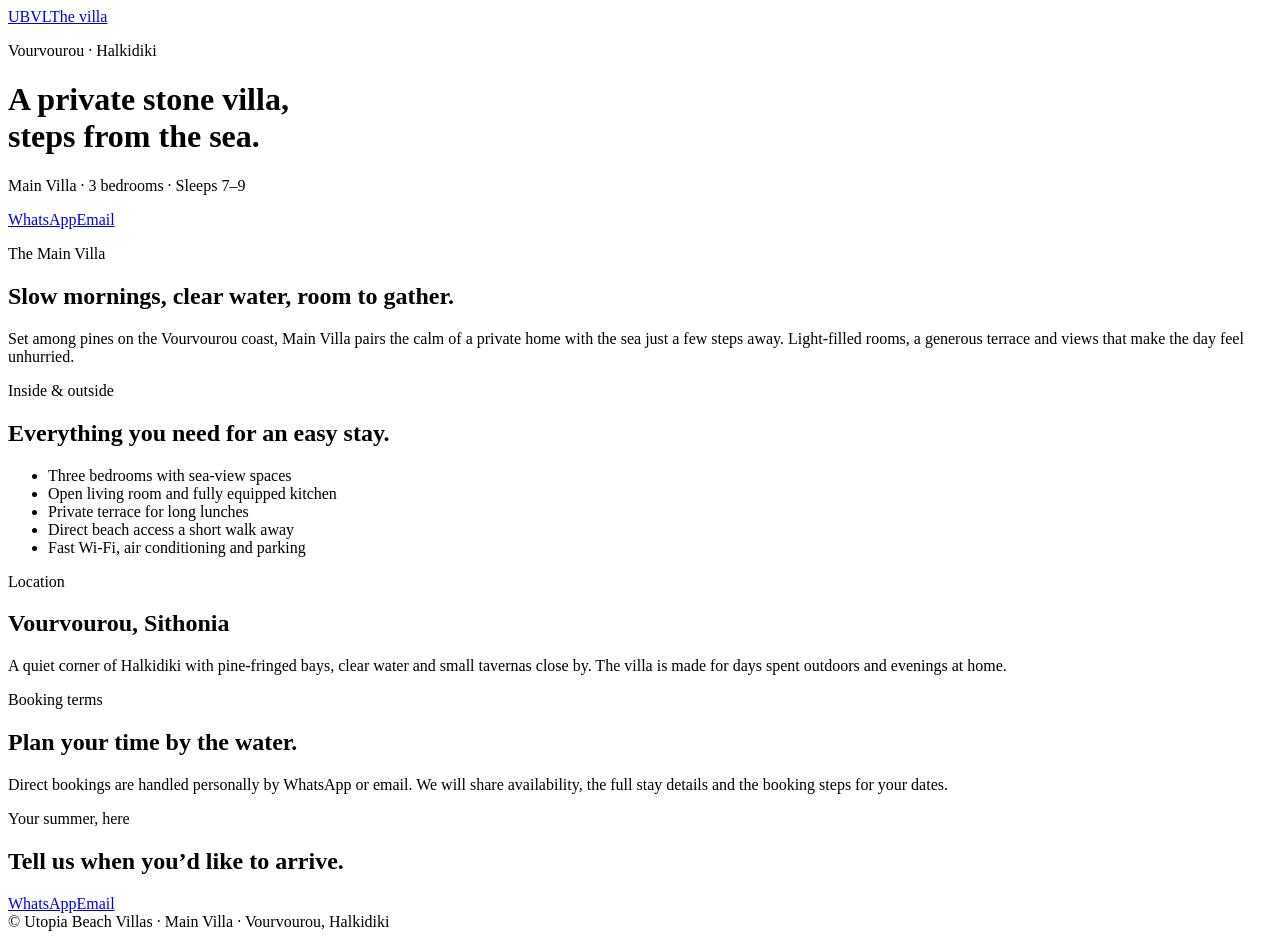
==== index.html @ 02401fa6 "Create UBVL Main Villa landing page" ====
<!doctype html><html lang="en"><head><meta charset="utf-8"><meta name="viewport" content="width=device-width,initial-scale=1"><title>Utopia Beach Villas · Main Villa</title><meta name="description" content="A private stone villa by the sea in Vourvourou, Halkidiki."><link rel="preconnect" href="https://fonts.googleapis.com"><link href="https://fonts.googleapis.com/css2?family=DM+Serif+Display&family=Manrope:wght@400;500;600&display=swap" rel="stylesheet"><link rel="stylesheet" href="styles.css"></head><body><header class="hero"><nav><a class="brand" href="#top">UBVL</a><a class="navlink" href="#stay">The villa</a></nav><div class="hero-copy"><p class="eyebrow">Vourvourou · Halkidiki</p><h1>A private stone villa,<br>steps from the sea.</h1><p class="lede">Main Villa · 3 bedrooms · Sleeps 7–9</p><div class="actions"><a class="button" href="https://wa.me/306900000000">WhatsApp</a><a class="button button-light" href="mailto:hello@utopiabeachvilla.com">Email</a></div></div></header><main id="stay"><section class="intro"><p class="eyebrow">The Main Villa</p><h2>Slow mornings, clear water, room to gather.</h2><p>Set among pines on the Vourvourou coast, Main Villa pairs the calm of a private home with the sea just a few steps away. Light-filled rooms, a generous terrace and views that make the day feel unhurried.</p></section><section class="gallery" aria-label="Villa gallery"><div class="photo photo-one"></div><div class="photo photo-two"></div><div class="photo photo-three"></div></section><section class="details"><div><p class="eyebrow">Inside & outside</p><h2>Everything you need for an easy stay.</h2></div><ul><li>Three bedrooms with sea-view spaces</li><li>Open living room and fully equipped kitchen</li><li>Private terrace for long lunches</li><li>Direct beach access a short walk away</li><li>Fast Wi‑Fi, air conditioning and parking</li></ul></section><section class="location"><div><p class="eyebrow">Location</p><h2>Vourvourou, Sithonia</h2><p>A quiet corner of Halkidiki with pine-fringed bays, clear water and small tavernas close by. The villa is made for days spent outdoors and evenings at home.</p></div></section><section class="terms"><p class="eyebrow">Booking terms</p><h2>Plan your time by the water.</h2><p>Direct bookings are handled personally by WhatsApp or email. We will share availability, the full stay details and the booking steps for your dates.</p></section><section class="cta"><p class="eyebrow">Your summer, here</p><h2>Tell us when you’d like to arrive.</h2><div class="actions"><a class="button" href="https://wa.me/306900000000">WhatsApp</a><a class="button button-light" href="mailto:hello@utopiabeachvilla.com">Email</a></div></section></main><footer>© Utopia Beach Villas · Main Villa · Vourvourou, Halkidiki</footer></body></html>
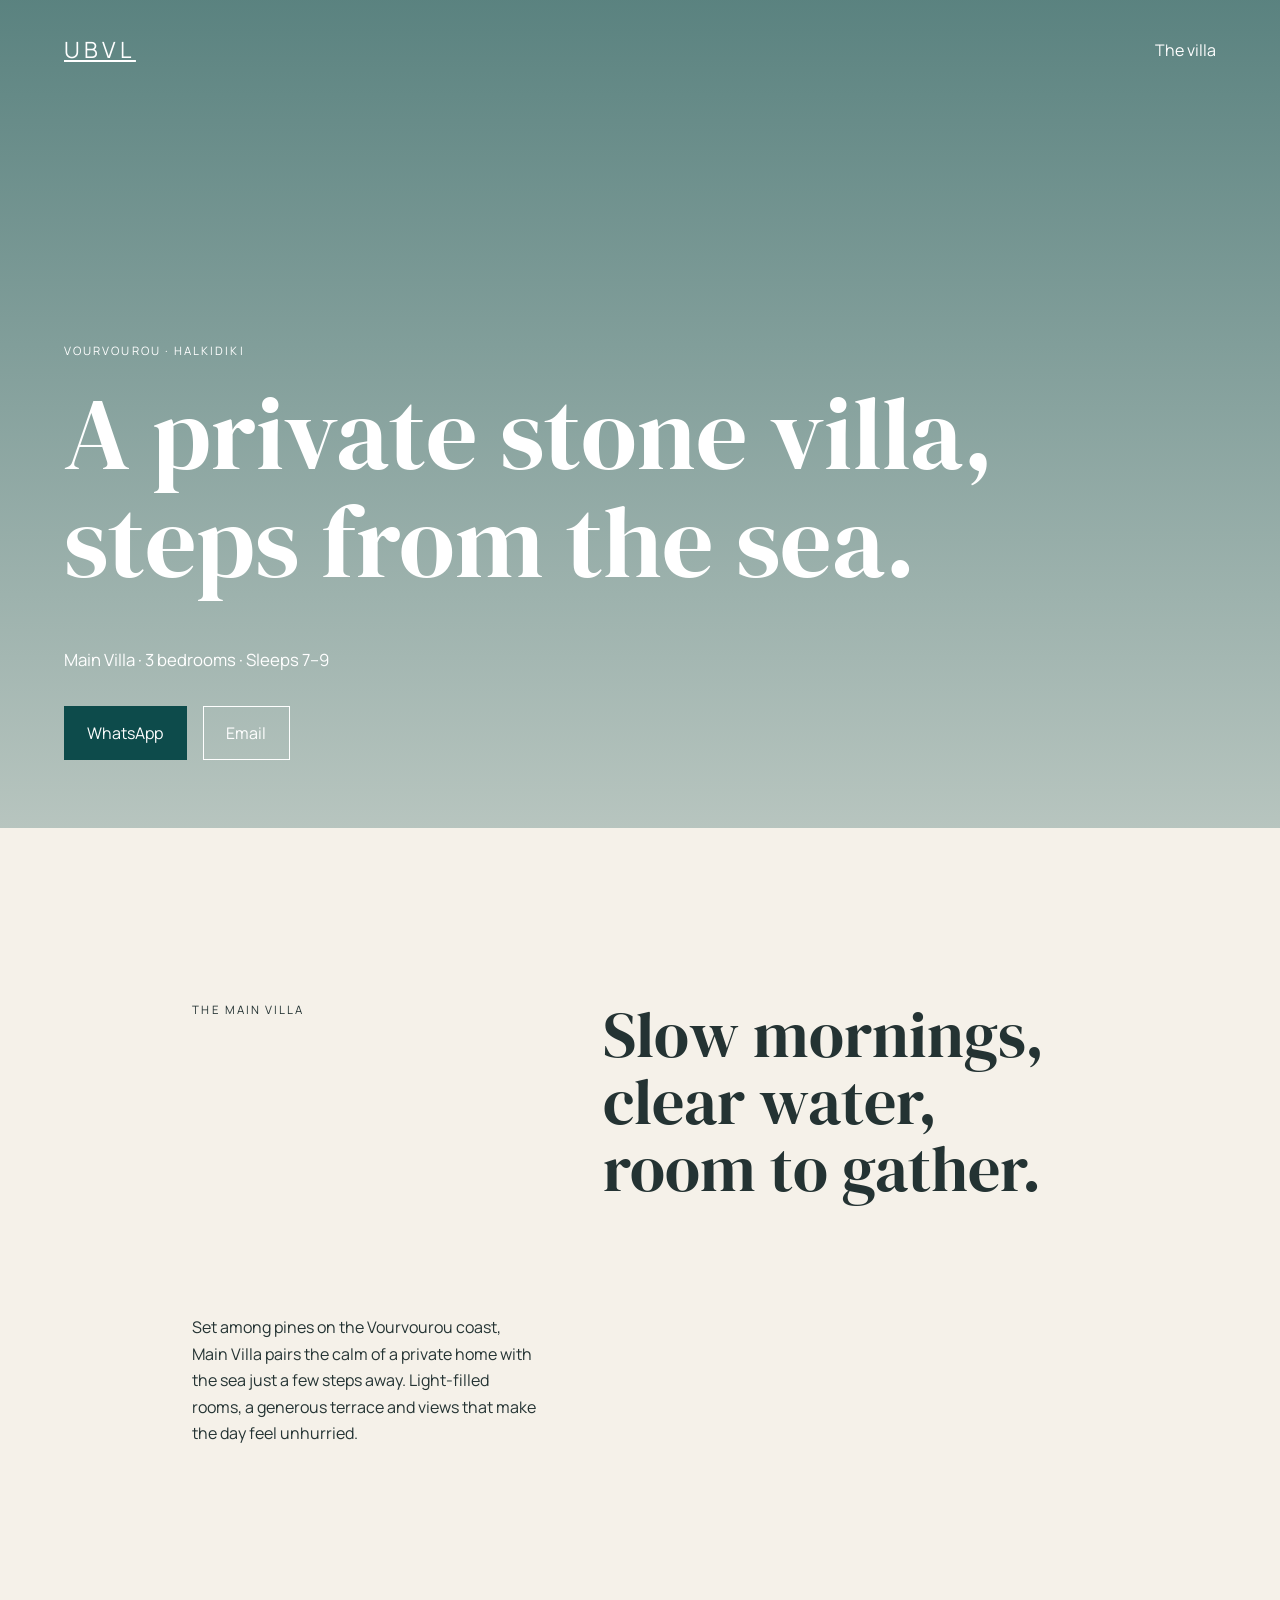
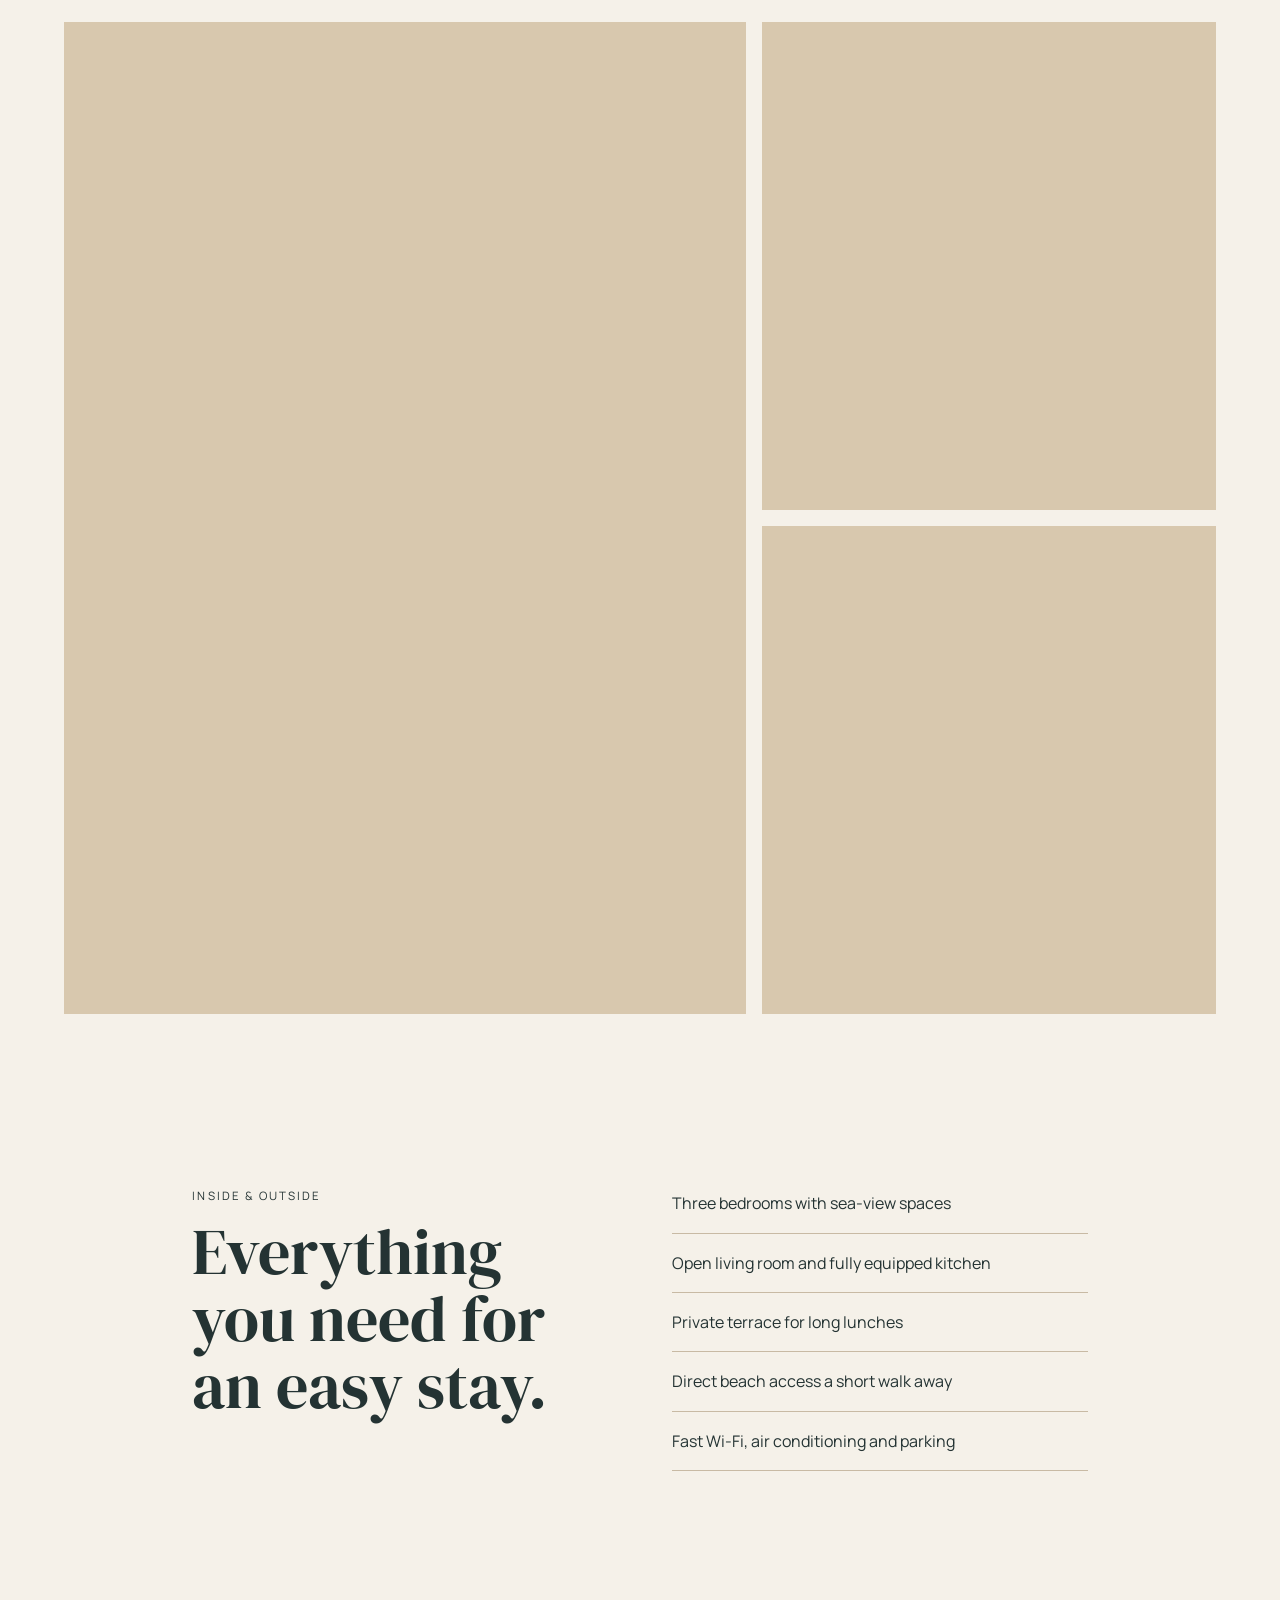
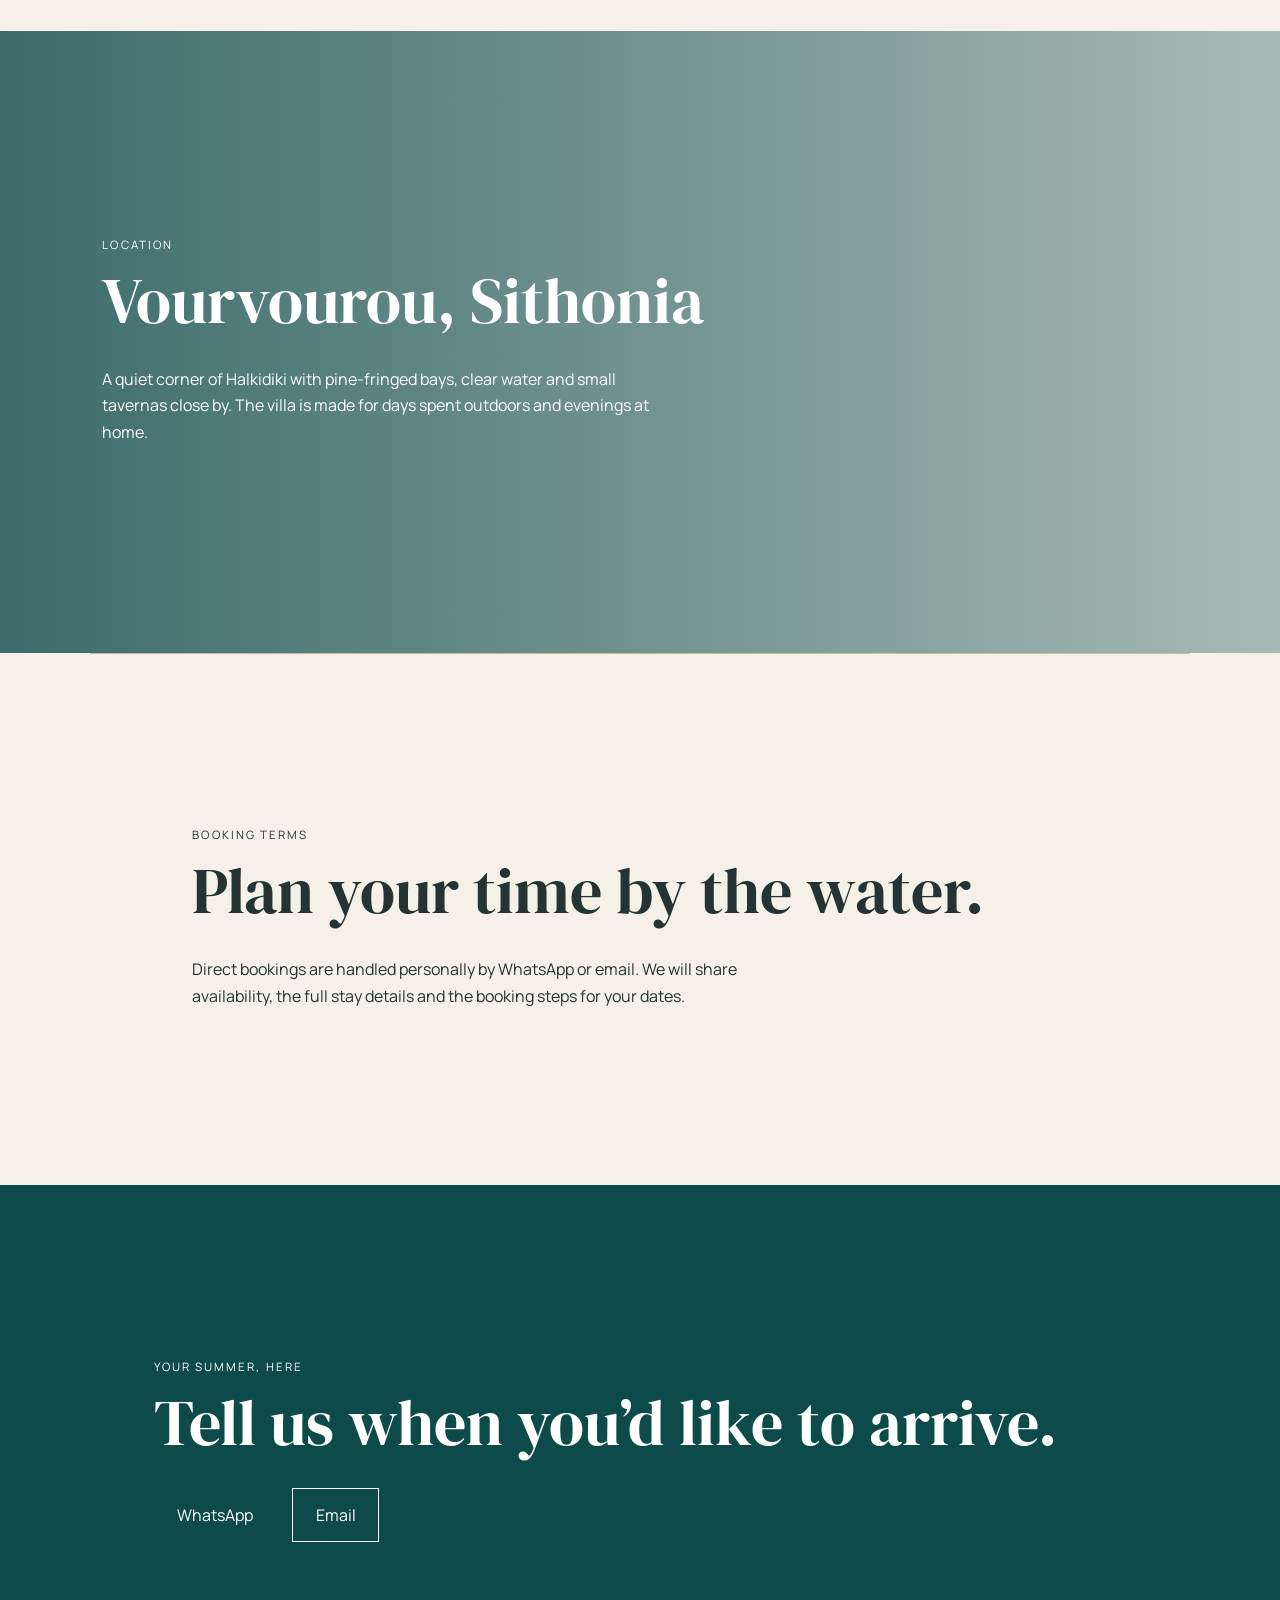
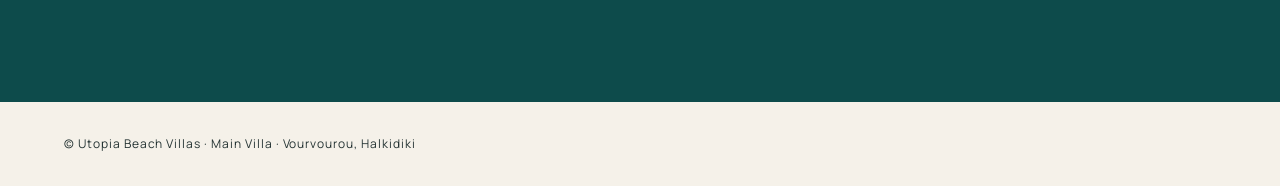
==== commit e989aa37: "Fix UBVL contact links" ====
--- a/index.html
+++ b/index.html
@@ -1 +1 @@
-<!doctype html><html lang="en"><head><meta charset="utf-8"><meta name="viewport" content="width=device-width,initial-scale=1"><title>Utopia Beach Villas · Main Villa</title><meta name="description" content="A private stone villa by the sea in Vourvourou, Halkidiki."><link rel="preconnect" href="https://fonts.googleapis.com"><link href="https://fonts.googleapis.com/css2?family=DM+Serif+Display&family=Manrope:wght@400;500;600&display=swap" rel="stylesheet"><link rel="stylesheet" href="styles.css"></head><body><header class="hero"><nav><a class="brand" href="#top">UBVL</a><a class="navlink" href="#stay">The villa</a></nav><div class="hero-copy"><p class="eyebrow">Vourvourou · Halkidiki</p><h1>A private stone villa,<br>steps from the sea.</h1><p class="lede">Main Villa · 3 bedrooms · Sleeps 7–9</p><div class="actions"><a class="button" href="https://wa.me/306900000000">WhatsApp</a><a class="button button-light" href="mailto:hello@utopiabeachvilla.com">Email</a></div></div></header><main id="stay"><section class="intro"><p class="eyebrow">The Main Villa</p><h2>Slow mornings, clear water, room to gather.</h2><p>Set among pines on the Vourvourou coast, Main Villa pairs the calm of a private home with the sea just a few steps away. Light-filled rooms, a generous terrace and views that make the day feel unhurried.</p></section><section class="gallery" aria-label="Villa gallery"><div class="photo photo-one"></div><div class="photo photo-two"></div><div class="photo photo-three"></div></section><section class="details"><div><p class="eyebrow">Inside & outside</p><h2>Everything you need for an easy stay.</h2></div><ul><li>Three bedrooms with sea-view spaces</li><li>Open living room and fully equipped kitchen</li><li>Private terrace for long lunches</li><li>Direct beach access a short walk away</li><li>Fast Wi‑Fi, air conditioning and parking</li></ul></section><section class="location"><div><p class="eyebrow">Location</p><h2>Vourvourou, Sithonia</h2><p>A quiet corner of Halkidiki with pine-fringed bays, clear water and small tavernas close by. The villa is made for days spent outdoors and evenings at home.</p></div></section><section class="terms"><p class="eyebrow">Booking terms</p><h2>Plan your time by the water.</h2><p>Direct bookings are handled personally by WhatsApp or email. We will share availability, the full stay details and the booking steps for your dates.</p></section><section class="cta"><p class="eyebrow">Your summer, here</p><h2>Tell us when you’d like to arrive.</h2><div class="actions"><a class="button" href="https://wa.me/306900000000">WhatsApp</a><a class="button button-light" href="mailto:hello@utopiabeachvilla.com">Email</a></div></section></main><footer>© Utopia Beach Villas · Main Villa · Vourvourou, Halkidiki</footer></body></html>
+<!doctype html><html lang="en"><head><meta charset="utf-8"><meta name="viewport" content="width=device-width,initial-scale=1"><title>Utopia Beach Villas · Main Villa</title><meta name="description" content="A private stone villa by the sea in Vourvourou, Halkidiki."><link rel="preconnect" href="https://fonts.googleapis.com"><link href="https://fonts.googleapis.com/css2?family=DM+Serif+Display&family=Manrope:wght@400;500;600&display=swap" rel="stylesheet"><link rel="stylesheet" href="styles.css"></head><body><header class="hero"><nav><a class="brand" href="#top">UBVL</a><a class="navlink" href="#stay">The villa</a></nav><div class="hero-copy"><p class="eyebrow">Vourvourou · Halkidiki</p><h1>A private stone villa,<br>steps from the sea.</h1><p class="lede">Main Villa · 3 bedrooms · Sleeps 7–9</p><div class="actions"><a class="button" href="https://wa.me/306947328699">WhatsApp</a><a class="button button-light" href="mailto:gpal@utopiabeachvilla.com">Email</a></div></div></header><main id="stay"><section class="intro"><p class="eyebrow">The Main Villa</p><h2>Slow mornings, clear water, room to gather.</h2><p>Set among pines on the Vourvourou coast, Main Villa pairs the calm of a private home with the sea just a few steps away. Light-filled rooms, a generous terrace and views that make the day feel unhurried.</p></section><section class="gallery" aria-label="Villa gallery"><div class="photo photo-one"></div><div class="photo photo-two"></div><div class="photo photo-three"></div></section><section class="details"><div><p class="eyebrow">Inside & outside</p><h2>Everything you need for an easy stay.</h2></div><ul><li>Three bedrooms with sea-view spaces</li><li>Open living room and fully equipped kitchen</li><li>Private terrace for long lunches</li><li>Direct beach access a short walk away</li><li>Fast Wi‑Fi, air conditioning and parking</li></ul></section><section class="location"><div><p class="eyebrow">Location</p><h2>Vourvourou, Sithonia</h2><p>A quiet corner of Halkidiki with pine-fringed bays, clear water and small tavernas close by. The villa is made for days spent outdoors and evenings at home.</p></div></section><section class="terms"><p class="eyebrow">Booking terms</p><h2>Plan your time by the water.</h2><p>Direct bookings are handled personally by WhatsApp or email. We will share availability, the full stay details and the booking steps for your dates.</p></section><section class="cta"><p class="eyebrow">Your summer, here</p><h2>Tell us when you’d like to arrive.</h2><div class="actions"><a class="button" href="https://wa.me/306947328699">WhatsApp</a><a class="button button-light" href="mailto:gpal@utopiabeachvilla.com">Email</a></div></section></main><footer>© Utopia Beach Villas · Main Villa · Vourvourou, Halkidiki</footer></body></html>
--- a/styles.css
+++ b/styles.css
@@ -0,0 +1 @@
+:root{--ivory:#f5f1e9;--teal:#0d4b4b;--ink:#243333;--sand:#d8c8ae}*{box-sizing:border-box}body{margin:0;background:var(--ivory);color:var(--ink);font:16px/1.65 Manrope,Arial,sans-serif}h1,h2{font-family:'DM Serif Display',Georgia,serif;font-weight:400;line-height:1.05;margin:.2em 0 .5em}h1{font-size:clamp(3rem,8vw,7rem)}h2{font-size:clamp(2.3rem,5vw,4.5rem)}p{max-width:36rem}.hero{min-height:92vh;color:#fff;padding:2rem 5vw;display:flex;flex-direction:column;justify-content:space-between;background:linear-gradient(180deg,#0d4b4baa,#0d4b4b44),url('https://static.wixstatic.com/media/1da848_b5d050bafea447fa90976b84f064bf06~mv2.jpg') center/cover}nav{display:flex;justify-content:space-between;align-items:center}.brand{font-size:1.4rem;letter-spacing:.2em;color:#fff}.navlink{color:#fff;text-decoration:none}.hero-copy{padding:8vh 0 4vh}.eyebrow{text-transform:uppercase;letter-spacing:.18em;font-size:.72rem}.lede{font-size:1.05rem}.actions{display:flex;gap:1rem;flex-wrap:wrap;margin-top:2rem}.button{display:inline-block;padding:.8rem 1.4rem;background:var(--teal);color:#fff;text-decoration:none;border:1px solid var(--teal)}.button-light{background:transparent;border-color:#fff}.intro,.details,.terms,.cta{padding:10rem 8vw;max-width:1100px;margin:auto}.intro{display:grid;grid-template-columns:1fr 1.4fr;gap:4rem}.gallery{display:grid;grid-template-columns:1.2fr .8fr;gap:1rem;padding:0 5vw}.photo{min-height:30rem;background:var(--sand) center/cover}.photo-one{grid-row:span 2;min-height:62rem;background-image:url('https://static.wixstatic.com/media/1da848_4c919894f8724253b3b76cc4ae6d5e7a~mv2.jpeg')}.photo-two{background-image:url('https://static.wixstatic.com/media/1da848_746f6b86492b4f548f363c005c99a67d~mv2.jpeg')}.photo-three{background-image:url('https://static.wixstatic.com/media/1da848_ab2f60155c744850ac7afd853cfeacc8~mv2.jpg')}.details{display:grid;grid-template-columns:1fr 1fr;gap:4rem}.details ul{list-style:none;padding:0;margin:0}.details li{padding:1rem 0;border-bottom:1px solid #c8baa4}.location{padding:12rem 8vw;color:#fff;background:linear-gradient(90deg,#0d4b4bcc,#0d4b4b55),url('https://static.wixstatic.com/media/1da848_463ede19499a453d820d708218b8fd80~mv2.jpeg') center/cover}.terms{border-top:1px solid #c8baa4}.cta{background:var(--teal);color:#fff;max-width:none;padding-left:12vw}.cta .button-light{border-color:#fff}footer{padding:2rem 5vw;font-size:.75rem;letter-spacing:.08em}@media(max-width:700px){.intro,.details{display:block}.intro>*+*,.details>*+*{margin-top:2rem}.gallery{display:block}.photo{min-height:18rem!important;margin-bottom:1rem}.hero{min-height:86vh}.intro,.details,.terms,.cta{padding:6rem 7vw}}
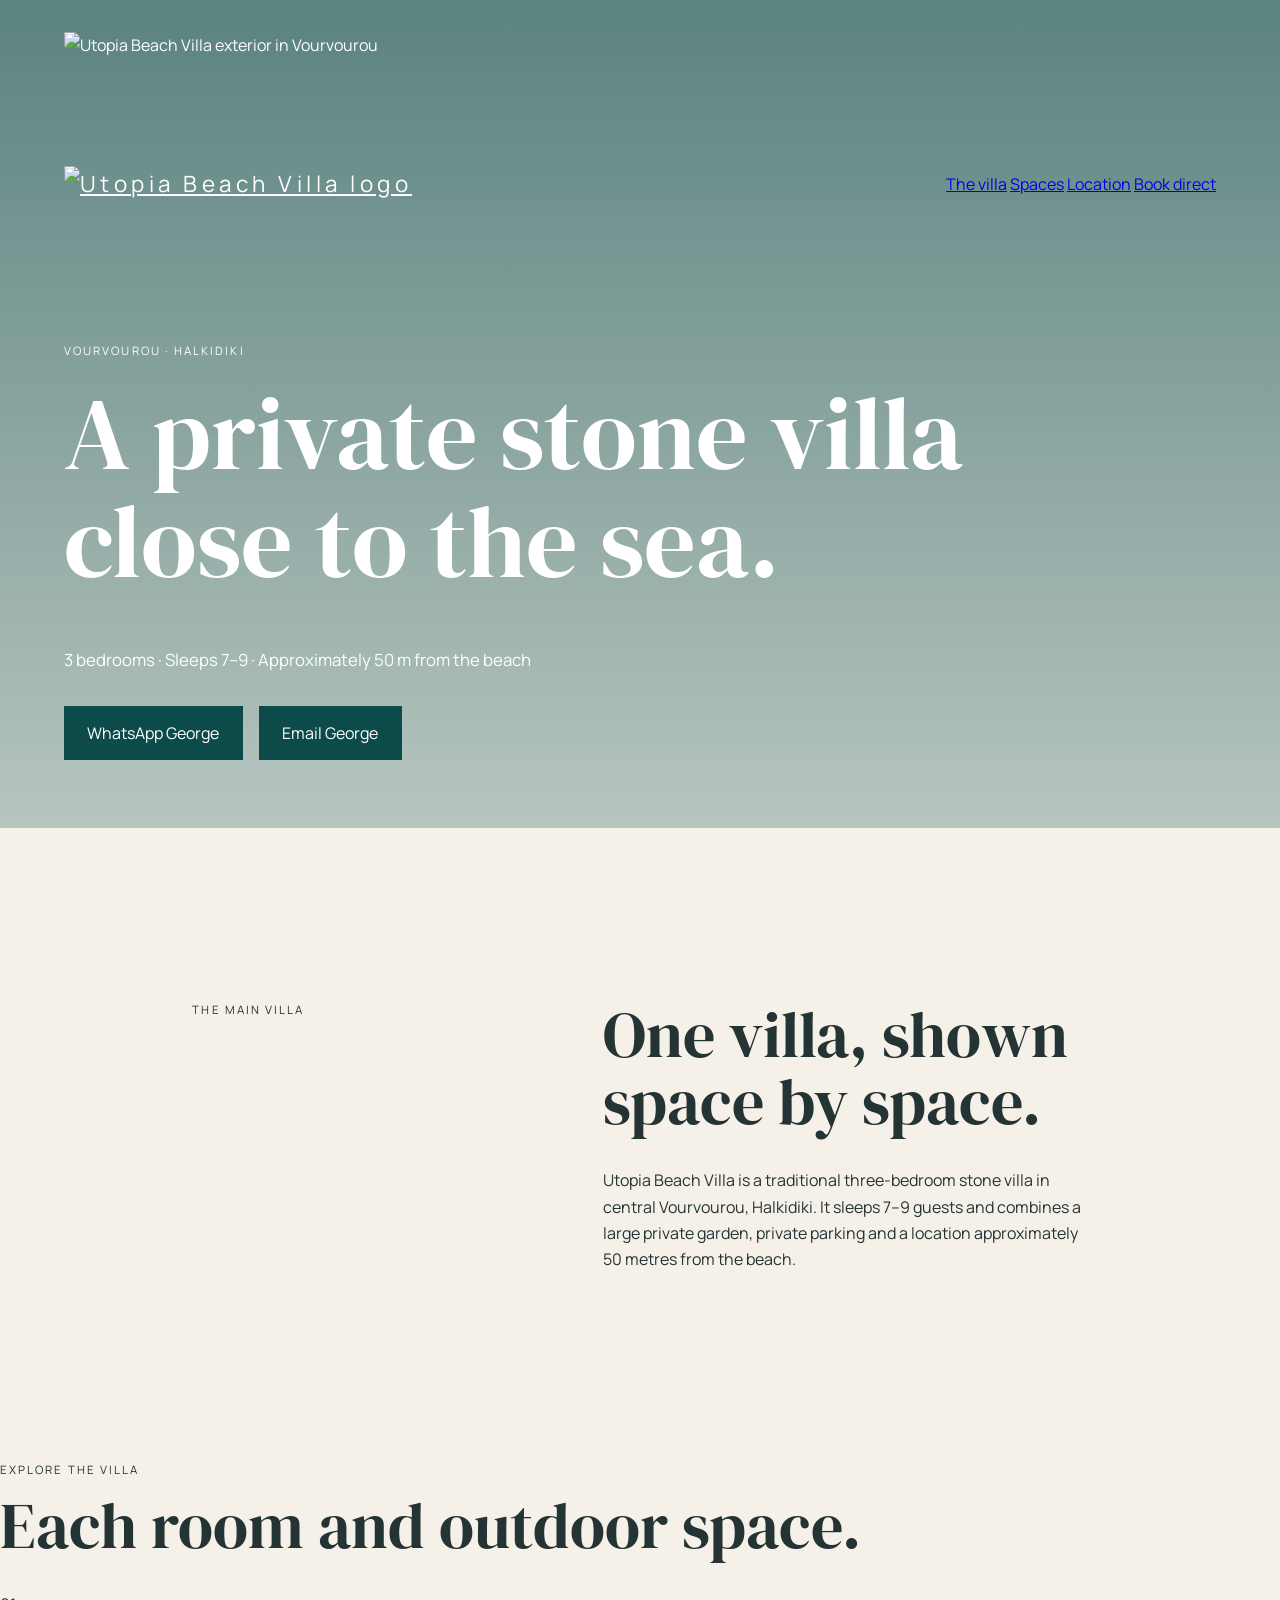
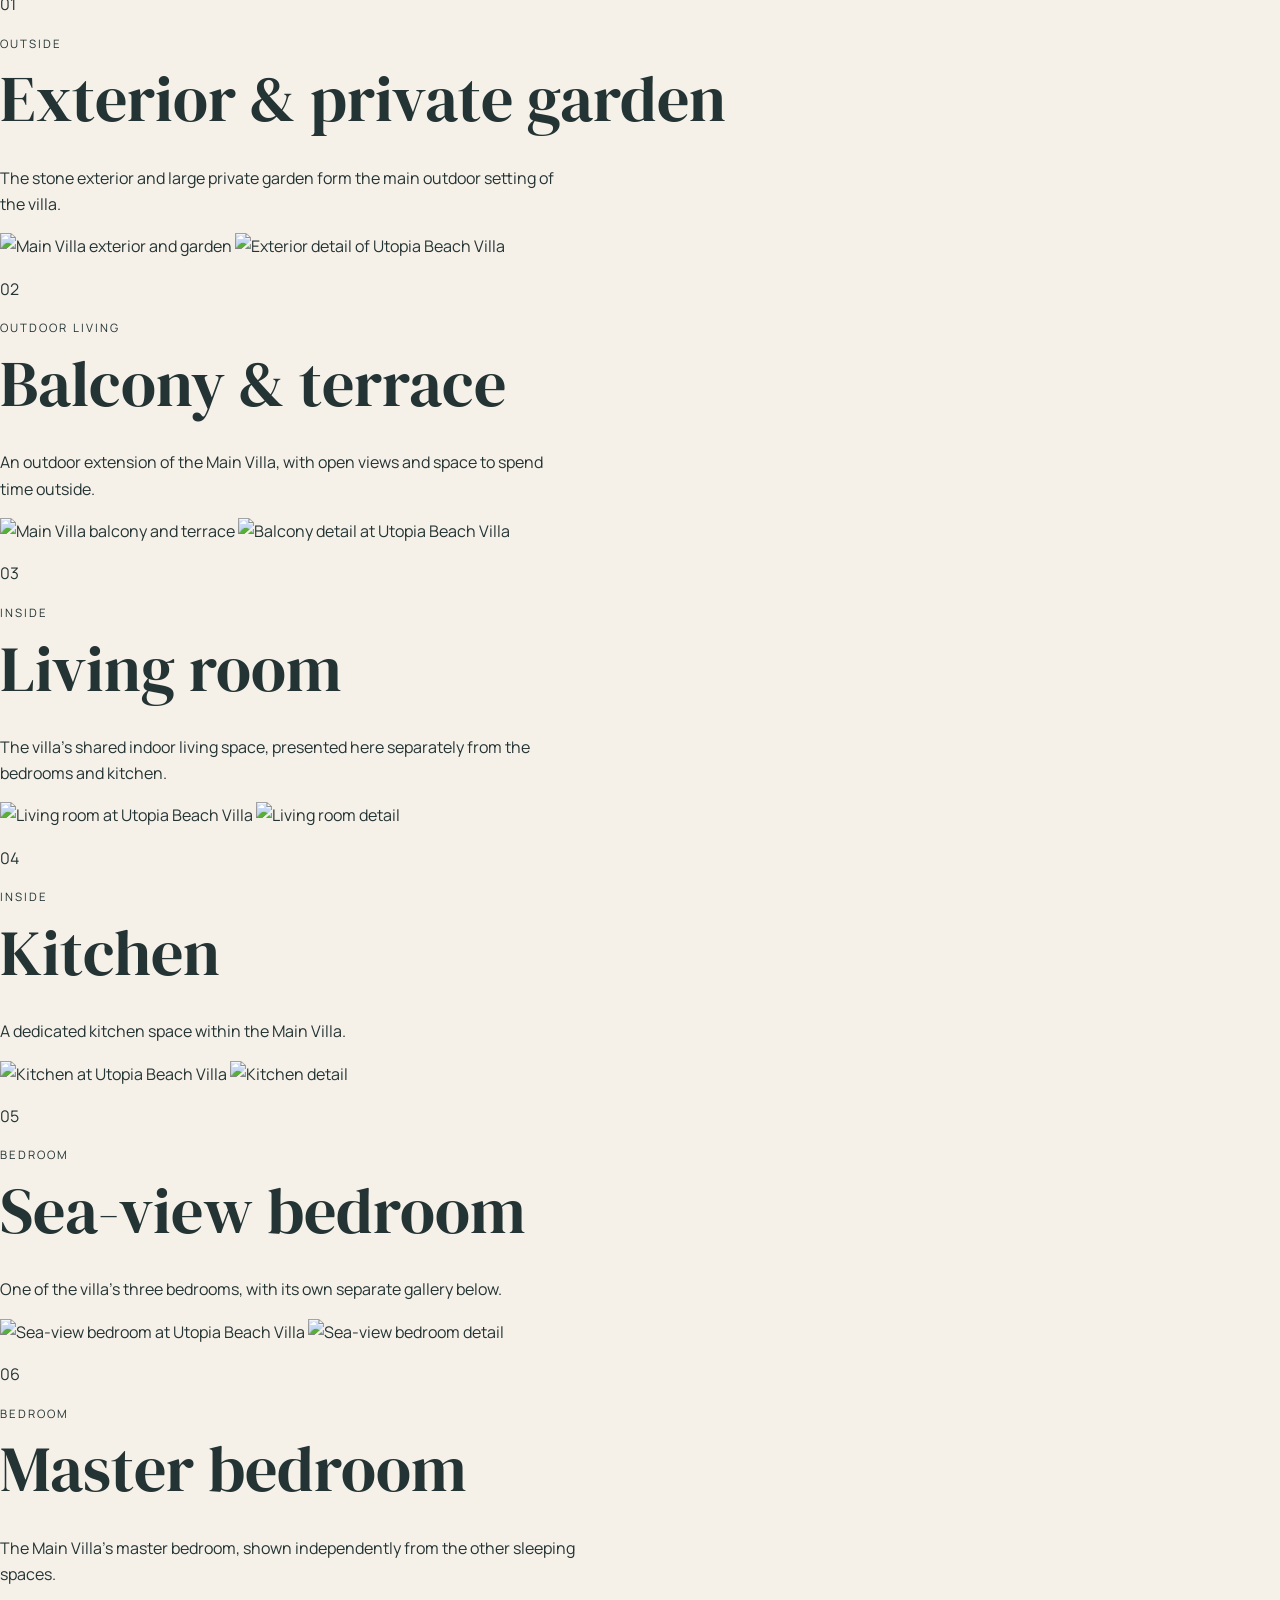
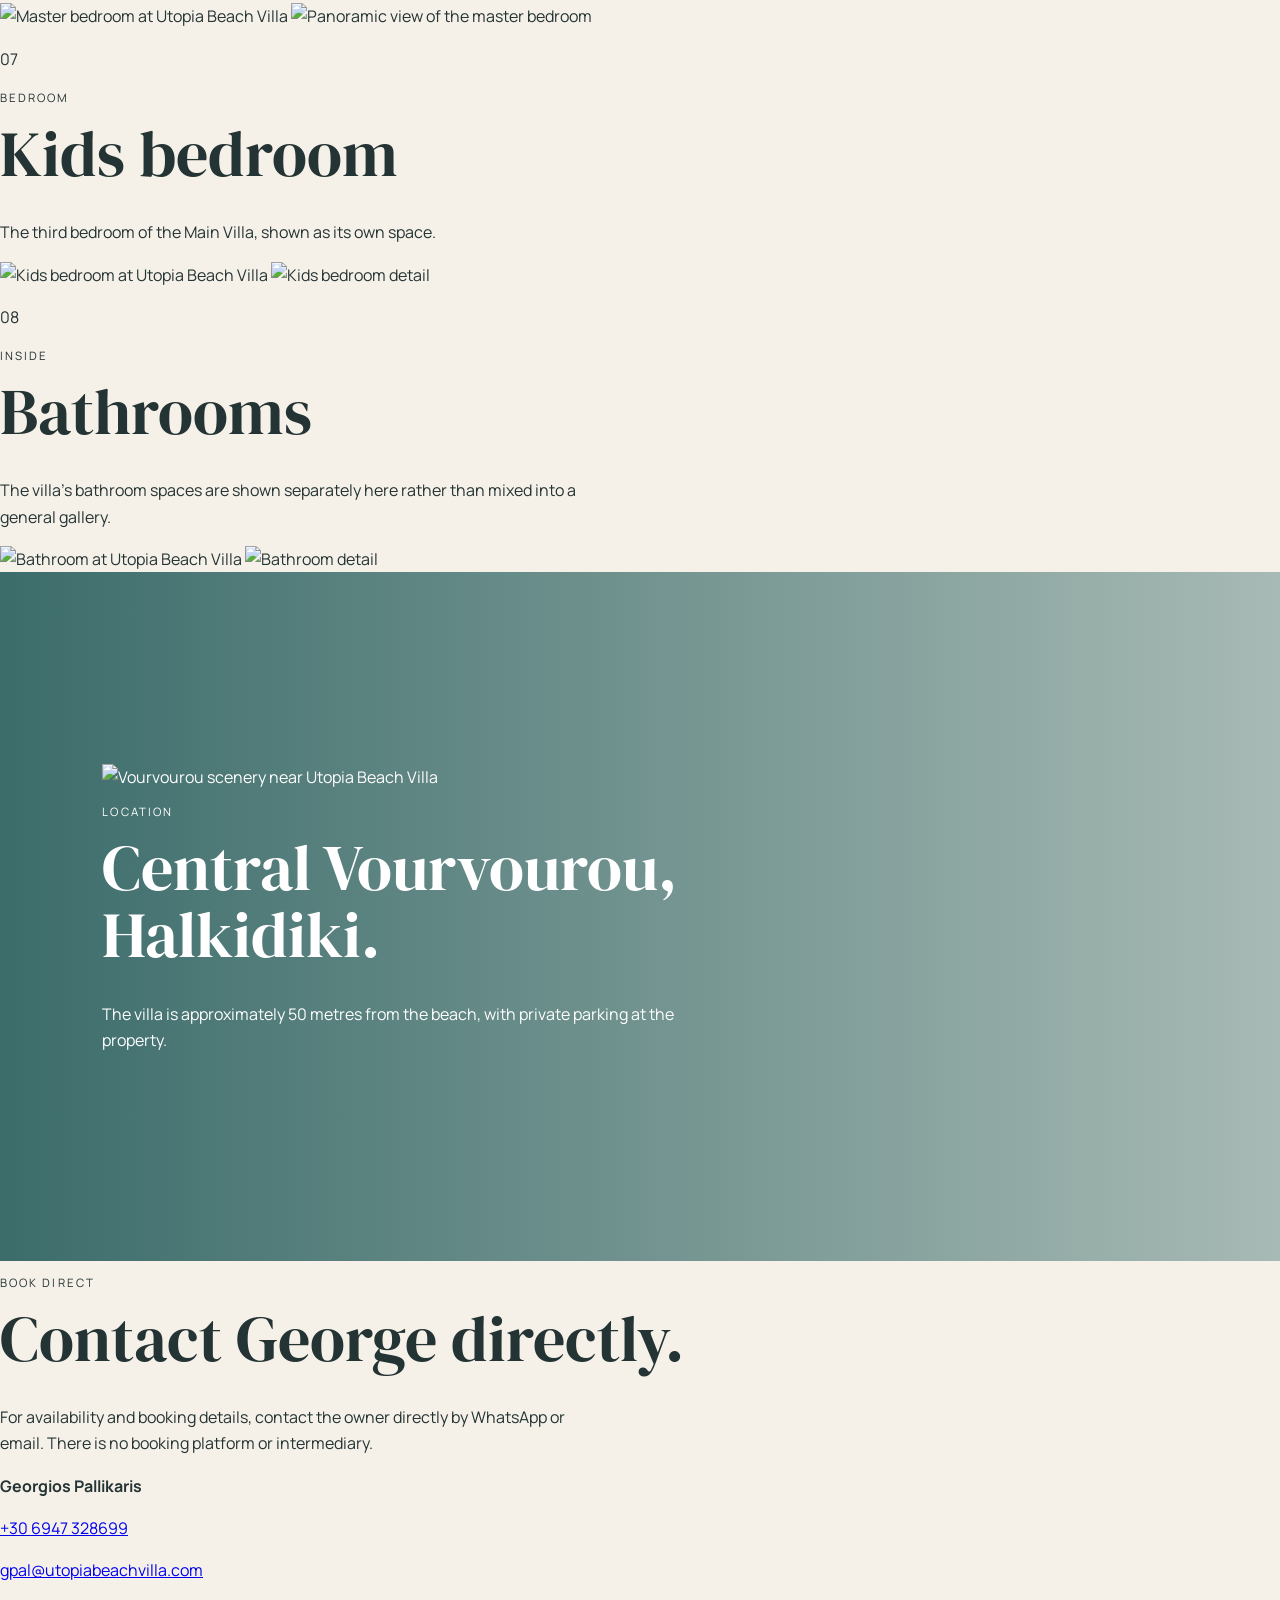
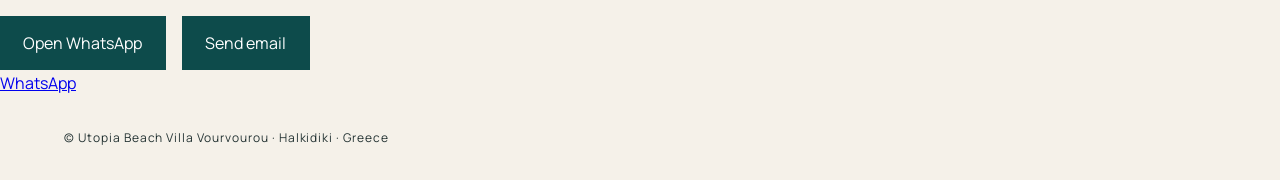
==== commit fa0ac45f: "Restructure villa site by room and correct direct booking details" ====
--- a/index.html
+++ b/index.html
@@ -1 +1,197 @@
-<!doctype html><html lang="en"><head><meta charset="utf-8"><meta name="viewport" content="width=device-width,initial-scale=1"><title>Utopia Beach Villas · Main Villa</title><meta name="description" content="A private stone villa by the sea in Vourvourou, Halkidiki."><link rel="preconnect" href="https://fonts.googleapis.com"><link href="https://fonts.googleapis.com/css2?family=DM+Serif+Display&family=Manrope:wght@400;500;600&display=swap" rel="stylesheet"><link rel="stylesheet" href="styles.css"></head><body><header class="hero"><nav><a class="brand" href="#top">UBVL</a><a class="navlink" href="#stay">The villa</a></nav><div class="hero-copy"><p class="eyebrow">Vourvourou · Halkidiki</p><h1>A private stone villa,<br>steps from the sea.</h1><p class="lede">Main Villa · 3 bedrooms · Sleeps 7–9</p><div class="actions"><a class="button" href="https://wa.me/306947328699">WhatsApp</a><a class="button button-light" href="mailto:gpal@utopiabeachvilla.com">Email</a></div></div></header><main id="stay"><section class="intro"><p class="eyebrow">The Main Villa</p><h2>Slow mornings, clear water, room to gather.</h2><p>Set among pines on the Vourvourou coast, Main Villa pairs the calm of a private home with the sea just a few steps away. Light-filled rooms, a generous terrace and views that make the day feel unhurried.</p></section><section class="gallery" aria-label="Villa gallery"><div class="photo photo-one"></div><div class="photo photo-two"></div><div class="photo photo-three"></div></section><section class="details"><div><p class="eyebrow">Inside & outside</p><h2>Everything you need for an easy stay.</h2></div><ul><li>Three bedrooms with sea-view spaces</li><li>Open living room and fully equipped kitchen</li><li>Private terrace for long lunches</li><li>Direct beach access a short walk away</li><li>Fast Wi‑Fi, air conditioning and parking</li></ul></section><section class="location"><div><p class="eyebrow">Location</p><h2>Vourvourou, Sithonia</h2><p>A quiet corner of Halkidiki with pine-fringed bays, clear water and small tavernas close by. The villa is made for days spent outdoors and evenings at home.</p></div></section><section class="terms"><p class="eyebrow">Booking terms</p><h2>Plan your time by the water.</h2><p>Direct bookings are handled personally by WhatsApp or email. We will share availability, the full stay details and the booking steps for your dates.</p></section><section class="cta"><p class="eyebrow">Your summer, here</p><h2>Tell us when you’d like to arrive.</h2><div class="actions"><a class="button" href="https://wa.me/306947328699">WhatsApp</a><a class="button button-light" href="mailto:gpal@utopiabeachvilla.com">Email</a></div></section></main><footer>© Utopia Beach Villas · Main Villa · Vourvourou, Halkidiki</footer></body></html>
+<!doctype html>
+<html lang="en">
+<head>
+  <meta charset="utf-8">
+  <meta name="viewport" content="width=device-width,initial-scale=1">
+  <title>Utopia Beach Villa | Vourvourou, Halkidiki</title>
+  <meta name="description" content="Traditional three-bedroom stone villa in central Vourvourou, Halkidiki, approximately 50 metres from the beach. Sleeps 7–9, with a large private garden and private parking.">
+  <meta property="og:title" content="Utopia Beach Villa | Vourvourou, Halkidiki">
+  <meta property="og:description" content="Three-bedroom stone villa in central Vourvourou, approximately 50 metres from the beach.">
+  <meta property="og:image" content="https://static.wixstatic.com/media/1da848_b5d050bafea447fa90976b84f064bf06~mv2.jpg">
+  <link rel="preconnect" href="https://fonts.googleapis.com">
+  <link rel="preconnect" href="https://fonts.gstatic.com" crossorigin>
+  <link rel="preload" as="image" href="https://static.wixstatic.com/media/1da848_b5d050bafea447fa90976b84f064bf06~mv2.jpg">
+  <link href="https://fonts.googleapis.com/css2?family=DM+Serif+Display&family=Manrope:wght@400;500;600&display=swap" rel="stylesheet">
+  <link rel="stylesheet" href="styles.css">
+</head>
+<body id="top">
+  <header class="hero">
+    <img class="hero-image" src="https://static.wixstatic.com/media/1da848_b5d050bafea447fa90976b84f064bf06~mv2.jpg" alt="Utopia Beach Villa exterior in Vourvourou" fetchpriority="high">
+    <div class="hero-overlay"></div>
+    <nav class="site-nav" aria-label="Main navigation">
+      <a class="brand" href="#top" aria-label="Utopia Beach Villa home">
+        <img src="https://static.wixstatic.com/media/1da848_d47539cebf884bd4a8ef21b6702fda03~mv2.png" alt="Utopia Beach Villa logo">
+      </a>
+      <div class="nav-links">
+        <a href="#villa">The villa</a>
+        <a href="#spaces">Spaces</a>
+        <a href="#location">Location</a>
+        <a href="#book">Book direct</a>
+      </div>
+    </nav>
+
+    <div class="hero-copy">
+      <p class="eyebrow">Vourvourou · Halkidiki</p>
+      <h1>A private stone villa<br>close to the sea.</h1>
+      <p class="lede">3 bedrooms · Sleeps 7–9 · Approximately 50 m from the beach</p>
+      <div class="actions">
+        <a class="button button-primary" target="_blank" rel="noopener" href="https://wa.me/306947328699?text=Hello%20George%2C%20I%27d%20like%20to%20ask%20about%20availability%20at%20Utopia%20Beach%20Villa.">WhatsApp George</a>
+        <a class="button button-ghost" href="mailto:gpal@utopiabeachvilla.com?subject=Utopia%20Beach%20Villa%20Booking%20Inquiry">Email George</a>
+      </div>
+    </div>
+  </header>
+
+  <main>
+    <section class="intro" id="villa">
+      <p class="eyebrow">The Main Villa</p>
+      <div>
+        <h2>One villa, shown space by space.</h2>
+        <p>Utopia Beach Villa is a traditional three-bedroom stone villa in central Vourvourou, Halkidiki. It sleeps 7–9 guests and combines a large private garden, private parking and a location approximately 50 metres from the beach.</p>
+      </div>
+    </section>
+
+    <div id="spaces" class="spaces-heading">
+      <p class="eyebrow">Explore the villa</p>
+      <h2>Each room and outdoor space.</h2>
+    </div>
+
+    <section class="space-section" id="exterior">
+      <div class="space-copy">
+        <p class="space-number">01</p>
+        <p class="eyebrow">Outside</p>
+        <h2>Exterior & private garden</h2>
+        <p>The stone exterior and large private garden form the main outdoor setting of the villa.</p>
+      </div>
+      <div class="space-media">
+        <img class="space-main" src="https://static.wixstatic.com/media/1da848_4c919894f8724253b3b76cc4ae6d5e7a~mv2.jpeg" alt="Main Villa exterior and garden" loading="lazy" decoding="async">
+        <img class="space-detail" src="https://static.wixstatic.com/media/1da848_eb733283ede6474d80ce16095456cc4a~mv2.jpeg" alt="Exterior detail of Utopia Beach Villa" loading="lazy" decoding="async">
+      </div>
+    </section>
+
+    <section class="space-section reverse" id="balcony">
+      <div class="space-copy">
+        <p class="space-number">02</p>
+        <p class="eyebrow">Outdoor living</p>
+        <h2>Balcony & terrace</h2>
+        <p>An outdoor extension of the Main Villa, with open views and space to spend time outside.</p>
+      </div>
+      <div class="space-media">
+        <img class="space-main" src="https://static.wixstatic.com/media/1da848_ab2f60155c744850ac7afd853cfeacc8~mv2.jpg" alt="Main Villa balcony and terrace" loading="lazy" decoding="async">
+        <img class="space-detail" src="https://static.wixstatic.com/media/1da848_a4f09be8eb5a4d19a0c2555b3a7853dd~mv2.jpg" alt="Balcony detail at Utopia Beach Villa" loading="lazy" decoding="async">
+      </div>
+    </section>
+
+    <section class="space-section" id="living-room">
+      <div class="space-copy">
+        <p class="space-number">03</p>
+        <p class="eyebrow">Inside</p>
+        <h2>Living room</h2>
+        <p>The villa's shared indoor living space, presented here separately from the bedrooms and kitchen.</p>
+      </div>
+      <div class="space-media">
+        <img class="space-main" src="https://static.wixstatic.com/media/1da848_746f6b86492b4f548f363c005c99a67d~mv2.jpeg" alt="Living room at Utopia Beach Villa" loading="lazy" decoding="async">
+        <img class="space-detail" src="https://static.wixstatic.com/media/1da848_62d0ede617a2456da90d432422386328~mv2.jpeg" alt="Living room detail" loading="lazy" decoding="async">
+      </div>
+    </section>
+
+    <section class="space-section reverse" id="kitchen">
+      <div class="space-copy">
+        <p class="space-number">04</p>
+        <p class="eyebrow">Inside</p>
+        <h2>Kitchen</h2>
+        <p>A dedicated kitchen space within the Main Villa.</p>
+      </div>
+      <div class="space-media">
+        <img class="space-main" src="https://static.wixstatic.com/media/1da848_a5b5aab190ae44519c661d554bda780e~mv2.jpeg" alt="Kitchen at Utopia Beach Villa" loading="lazy" decoding="async">
+        <img class="space-detail" src="https://static.wixstatic.com/media/1da848_1071d966c40148058eebc0d2788e347b~mv2.jpeg" alt="Kitchen detail" loading="lazy" decoding="async">
+      </div>
+    </section>
+
+    <section class="space-section" id="sea-view-bedroom">
+      <div class="space-copy">
+        <p class="space-number">05</p>
+        <p class="eyebrow">Bedroom</p>
+        <h2>Sea-view bedroom</h2>
+        <p>One of the villa's three bedrooms, with its own separate gallery below.</p>
+      </div>
+      <div class="space-media">
+        <img class="space-main" src="https://static.wixstatic.com/media/1da848_00efb915b2aa4f27b880694b4afe27cd~mv2.jpg" alt="Sea-view bedroom at Utopia Beach Villa" loading="lazy" decoding="async">
+        <img class="space-detail" src="https://static.wixstatic.com/media/1da848_e98e9641c7e94728b3877174a731bf63~mv2.jpg" alt="Sea-view bedroom detail" loading="lazy" decoding="async">
+      </div>
+    </section>
+
+    <section class="space-section reverse" id="master-bedroom">
+      <div class="space-copy">
+        <p class="space-number">06</p>
+        <p class="eyebrow">Bedroom</p>
+        <h2>Master bedroom</h2>
+        <p>The Main Villa's master bedroom, shown independently from the other sleeping spaces.</p>
+      </div>
+      <div class="space-media panorama-pair">
+        <img class="space-main" src="https://static.wixstatic.com/media/1da848_7b0d7996a5c14755bd9cb03ed00c7b7d~mv2.jpg" alt="Master bedroom at Utopia Beach Villa" loading="lazy" decoding="async">
+        <img class="space-detail panorama" src="https://static.wixstatic.com/media/1da848_7553554289de436ab238ff2aac42945f~mv2.jpg" alt="Panoramic view of the master bedroom" loading="lazy" decoding="async">
+      </div>
+    </section>
+
+    <section class="space-section" id="kids-bedroom">
+      <div class="space-copy">
+        <p class="space-number">07</p>
+        <p class="eyebrow">Bedroom</p>
+        <h2>Kids bedroom</h2>
+        <p>The third bedroom of the Main Villa, shown as its own space.</p>
+      </div>
+      <div class="space-media">
+        <img class="space-main" src="https://static.wixstatic.com/media/1da848_11b042063b2f4f378e0ee29845a921d0~mv2.jpeg" alt="Kids bedroom at Utopia Beach Villa" loading="lazy" decoding="async">
+        <img class="space-detail" src="https://static.wixstatic.com/media/1da848_3c7bb5da951a42219d564ea96b7378f3~mv2.jpeg" alt="Kids bedroom detail" loading="lazy" decoding="async">
+      </div>
+    </section>
+
+    <section class="space-section reverse" id="bathrooms">
+      <div class="space-copy">
+        <p class="space-number">08</p>
+        <p class="eyebrow">Inside</p>
+        <h2>Bathrooms</h2>
+        <p>The villa's bathroom spaces are shown separately here rather than mixed into a general gallery.</p>
+      </div>
+      <div class="space-media">
+        <img class="space-main" src="https://static.wixstatic.com/media/1da848_ce5c4cd960524df9851d748bf308e663~mv2.jpeg" alt="Bathroom at Utopia Beach Villa" loading="lazy" decoding="async">
+        <img class="space-detail" src="https://static.wixstatic.com/media/1da848_f3088d8b3f824cc38a7918df4f4d8a9e~mv2.jpeg" alt="Bathroom detail" loading="lazy" decoding="async">
+      </div>
+    </section>
+
+    <section class="location" id="location">
+      <img src="https://static.wixstatic.com/media/1da848_463ede19499a453d820d708218b8fd80~mv2.jpeg" alt="Vourvourou scenery near Utopia Beach Villa" loading="lazy" decoding="async">
+      <div class="location-overlay"></div>
+      <div class="location-copy">
+        <p class="eyebrow">Location</p>
+        <h2>Central Vourvourou,<br>Halkidiki.</h2>
+        <p>The villa is approximately 50 metres from the beach, with private parking at the property.</p>
+      </div>
+    </section>
+
+    <section class="booking" id="book">
+      <div>
+        <p class="eyebrow">Book direct</p>
+        <h2>Contact George directly.</h2>
+        <p>For availability and booking details, contact the owner directly by WhatsApp or email. There is no booking platform or intermediary.</p>
+      </div>
+      <div class="contact-details">
+        <p><strong>Georgios Pallikaris</strong></p>
+        <p><a href="tel:+306947328699">+30 6947 328699</a></p>
+        <p><a href="mailto:gpal@utopiabeachvilla.com">gpal@utopiabeachvilla.com</a></p>
+        <div class="actions">
+          <a class="button button-primary" target="_blank" rel="noopener" href="https://wa.me/306947328699?text=Hello%20George%2C%20I%27d%20like%20to%20ask%20about%20availability%20at%20Utopia%20Beach%20Villa.">Open WhatsApp</a>
+          <a class="button button-outline" href="mailto:gpal@utopiabeachvilla.com?subject=Utopia%20Beach%20Villa%20Booking%20Inquiry">Send email</a>
+        </div>
+      </div>
+    </section>
+  </main>
+
+  <a class="whatsapp-float" target="_blank" rel="noopener" aria-label="Contact George on WhatsApp" href="https://wa.me/306947328699?text=Hello%20George%2C%20I%27d%20like%20to%20ask%20about%20availability%20at%20Utopia%20Beach%20Villa.">WhatsApp</a>
+
+  <footer>
+    <span>© Utopia Beach Villa</span>
+    <span>Vourvourou · Halkidiki · Greece</span>
+  </footer>
+</body>
+</html>
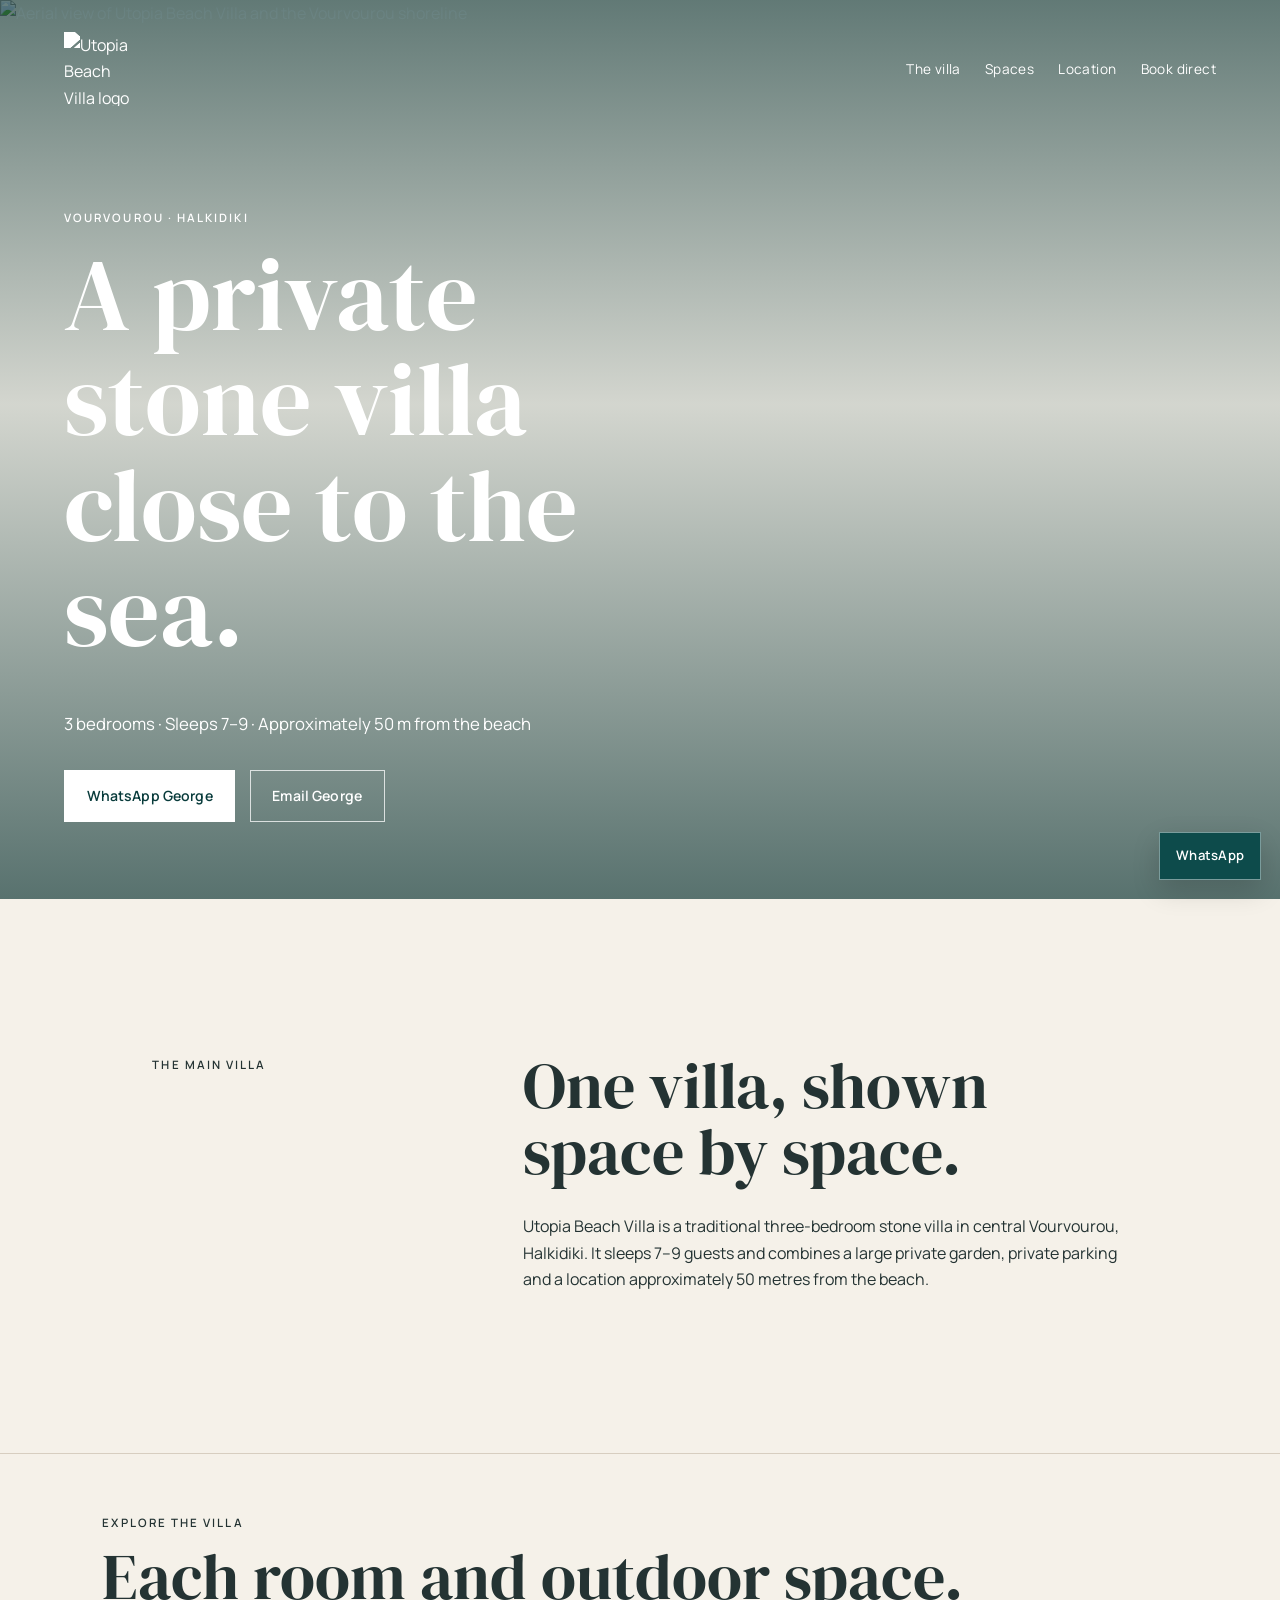
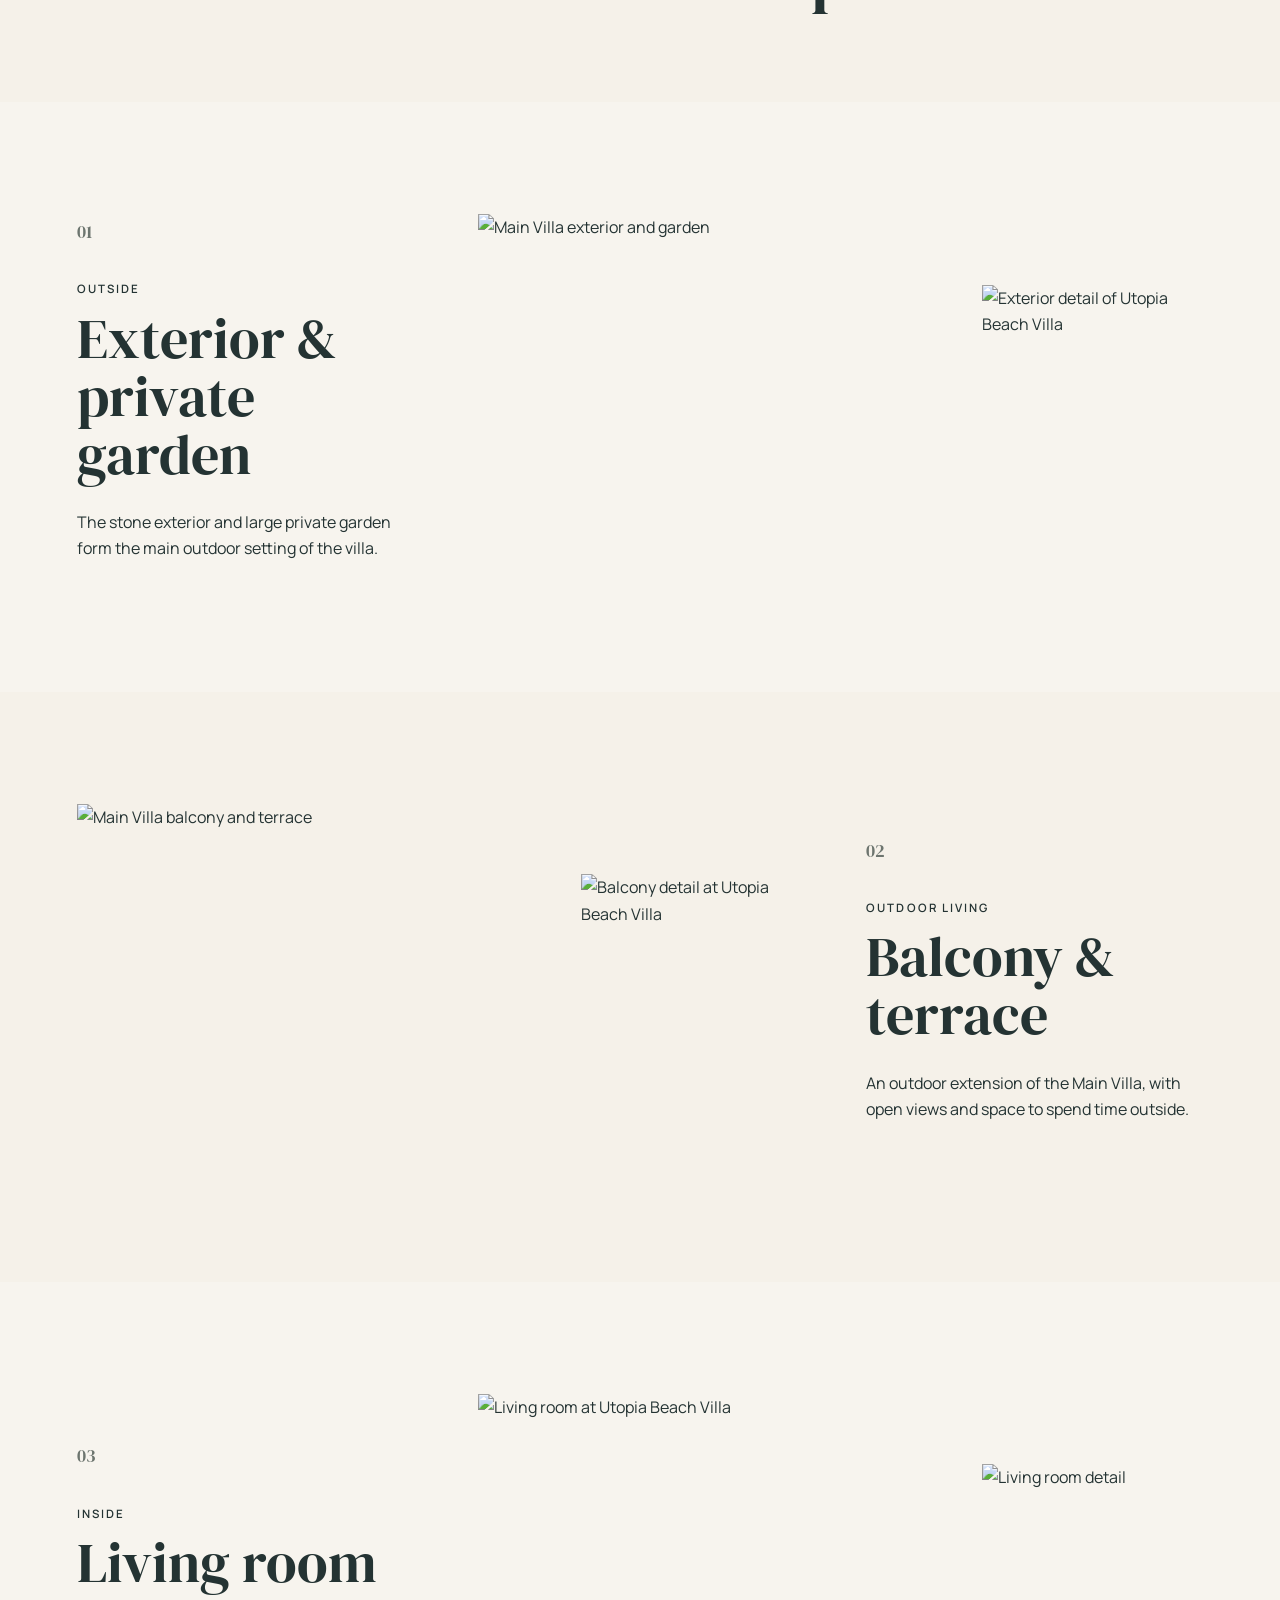
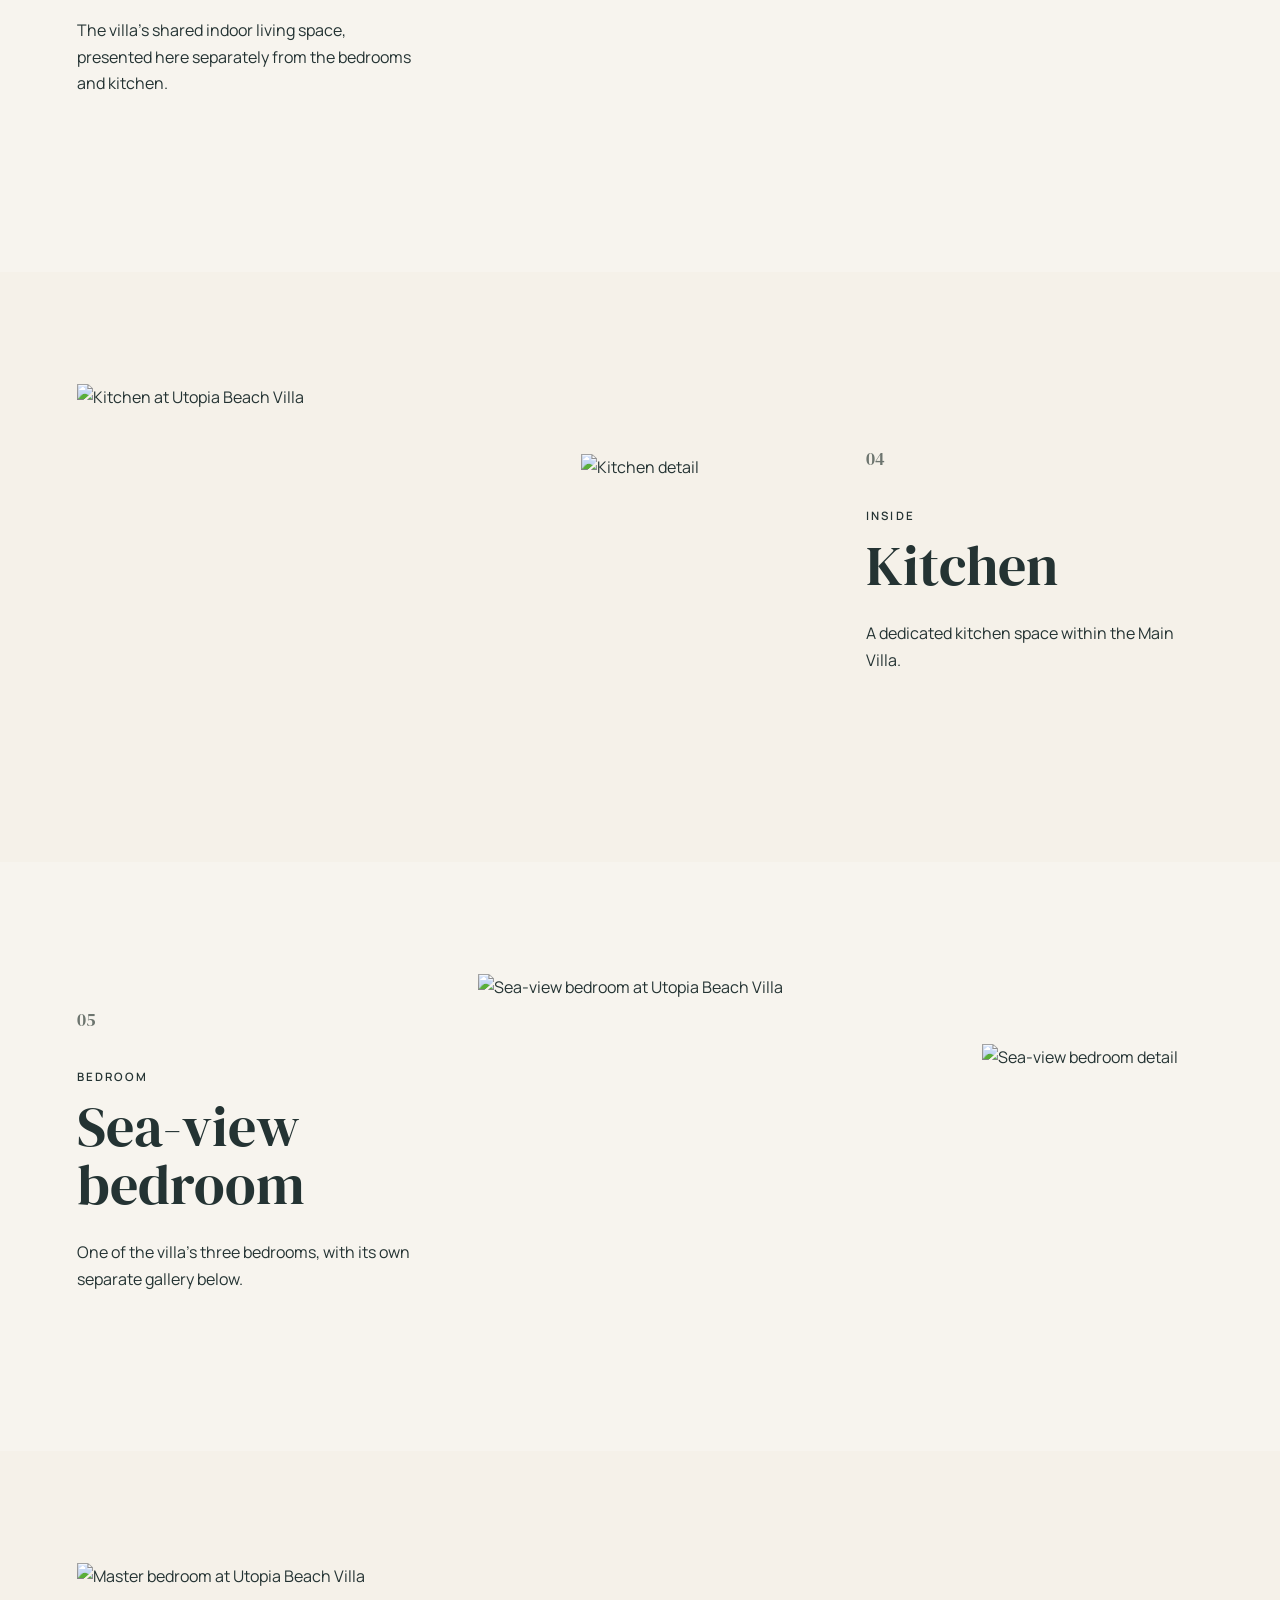
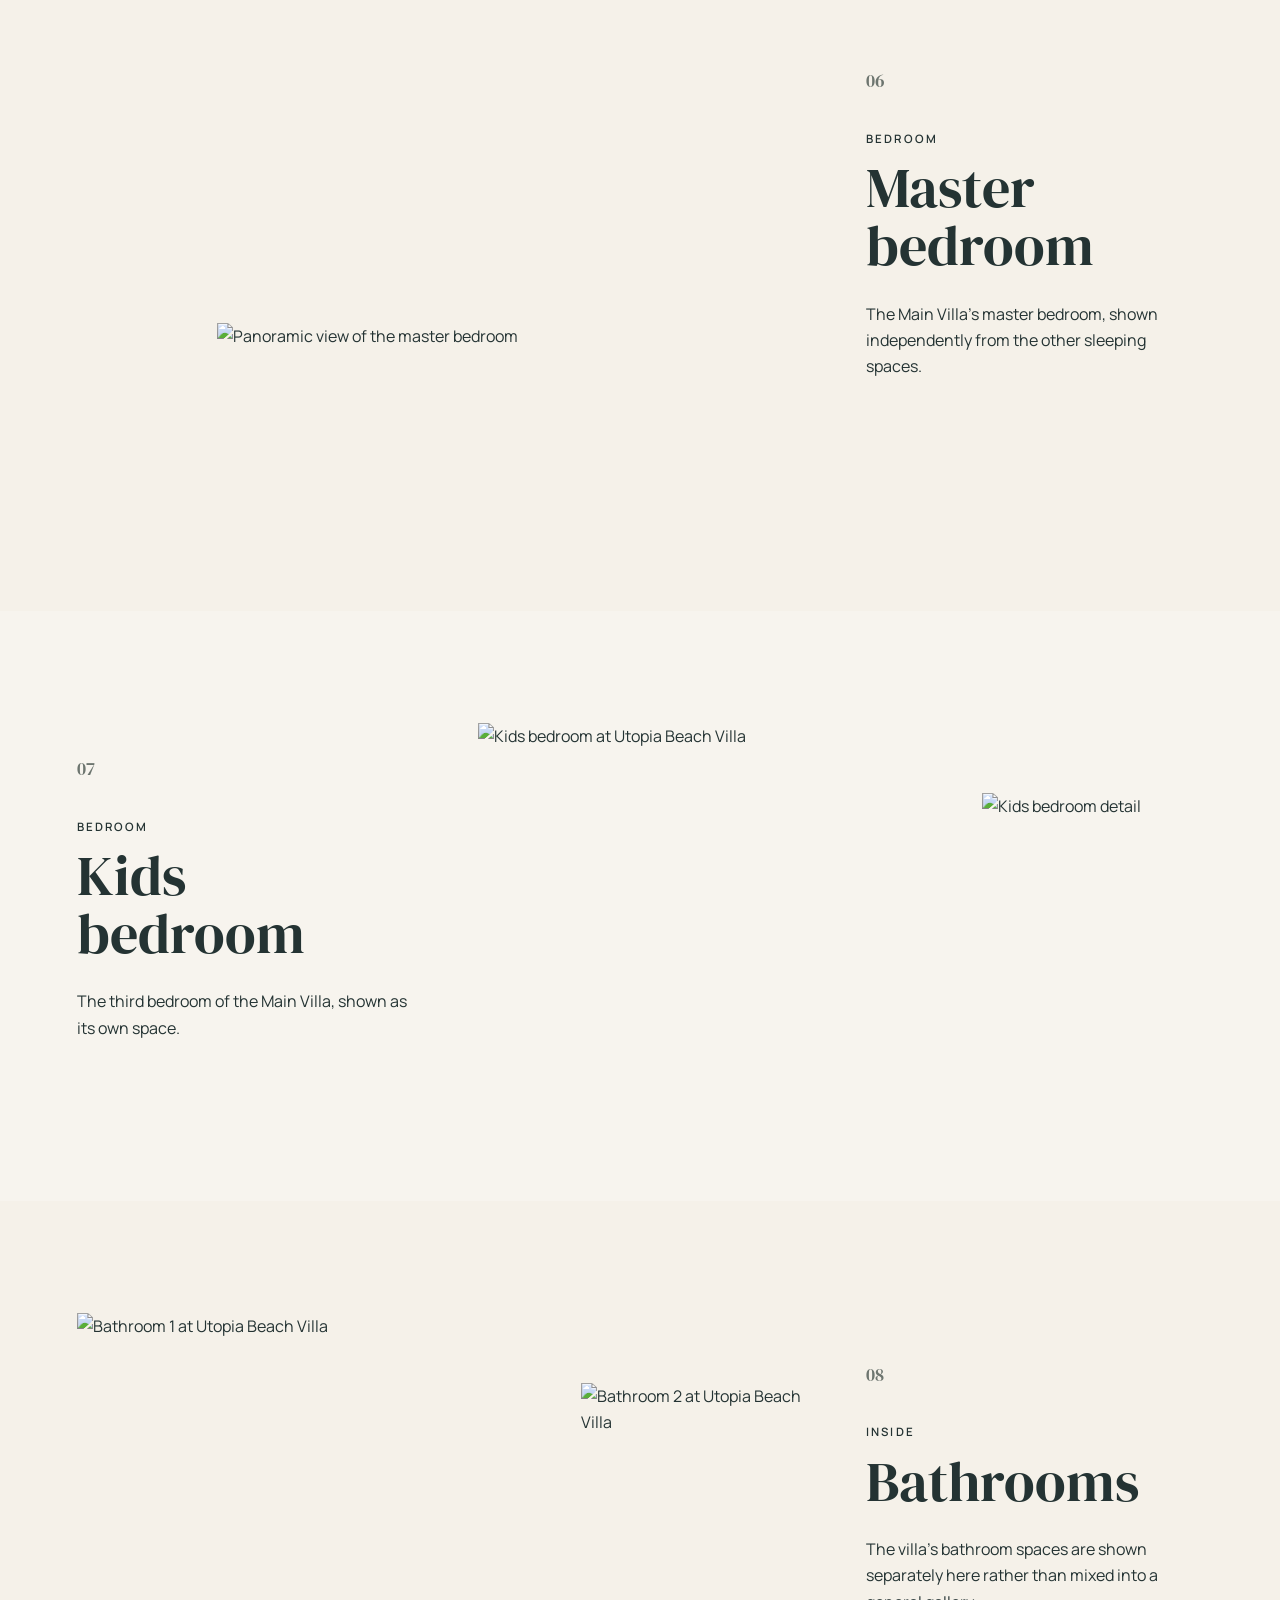
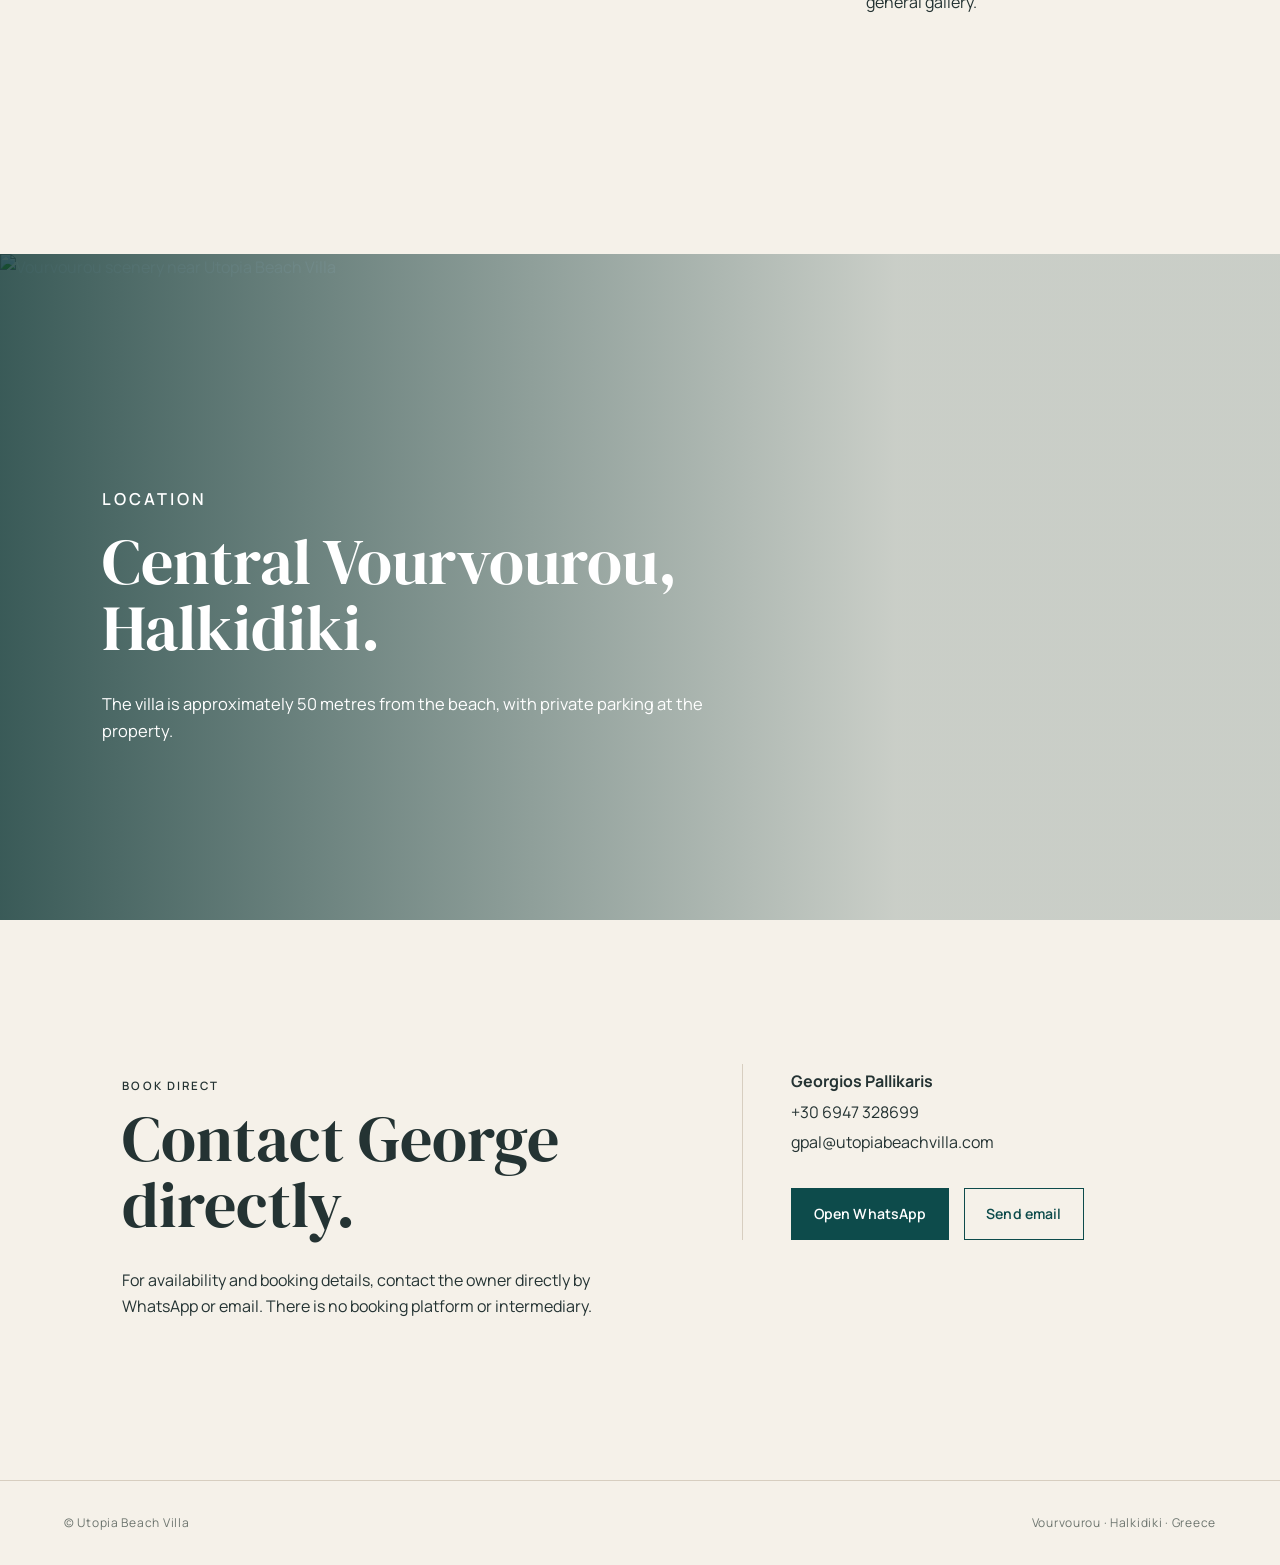
==== commit 073c0a57: "Use selected aerial hero and bathroom images" ====
--- a/index.html
+++ b/index.html
@@ -7,16 +7,16 @@
   <meta name="description" content="Traditional three-bedroom stone villa in central Vourvourou, Halkidiki, approximately 50 metres from the beach. Sleeps 7–9, with a large private garden and private parking.">
   <meta property="og:title" content="Utopia Beach Villa | Vourvourou, Halkidiki">
   <meta property="og:description" content="Three-bedroom stone villa in central Vourvourou, approximately 50 metres from the beach.">
-  <meta property="og:image" content="https://static.wixstatic.com/media/1da848_b5d050bafea447fa90976b84f064bf06~mv2.jpg">
+  <meta property="og:image" content="https://static.wixstatic.com/media/1da848_66af016178164958bf3c9de68bf13f32~mv2.jpeg">
   <link rel="preconnect" href="https://fonts.googleapis.com">
   <link rel="preconnect" href="https://fonts.gstatic.com" crossorigin>
-  <link rel="preload" as="image" href="https://static.wixstatic.com/media/1da848_b5d050bafea447fa90976b84f064bf06~mv2.jpg">
+  <link rel="preload" as="image" href="https://static.wixstatic.com/media/1da848_66af016178164958bf3c9de68bf13f32~mv2.jpeg">
   <link href="https://fonts.googleapis.com/css2?family=DM+Serif+Display&family=Manrope:wght@400;500;600&display=swap" rel="stylesheet">
   <link rel="stylesheet" href="styles.css">
 </head>
 <body id="top">
   <header class="hero">
-    <img class="hero-image" src="https://static.wixstatic.com/media/1da848_b5d050bafea447fa90976b84f064bf06~mv2.jpg" alt="Utopia Beach Villa exterior in Vourvourou" fetchpriority="high">
+    <img class="hero-image" src="https://static.wixstatic.com/media/1da848_66af016178164958bf3c9de68bf13f32~mv2.jpeg" alt="Aerial view of Utopia Beach Villa and the Vourvourou shoreline" fetchpriority="high">
     <div class="hero-overlay"></div>
     <nav class="site-nav" aria-label="Main navigation">
       <a class="brand" href="#top" aria-label="Utopia Beach Villa home">
@@ -154,8 +154,8 @@
         <p>The villa's bathroom spaces are shown separately here rather than mixed into a general gallery.</p>
       </div>
       <div class="space-media">
-        <img class="space-main" src="https://static.wixstatic.com/media/1da848_ce5c4cd960524df9851d748bf308e663~mv2.jpeg" alt="Bathroom at Utopia Beach Villa" loading="lazy" decoding="async">
-        <img class="space-detail" src="https://static.wixstatic.com/media/1da848_f3088d8b3f824cc38a7918df4f4d8a9e~mv2.jpeg" alt="Bathroom detail" loading="lazy" decoding="async">
+        <img class="space-main" src="https://static.wixstatic.com/media/1da848_13f350ac1e5c411b909d10227b0ed51f~mv2.jpeg" alt="Bathroom 1 at Utopia Beach Villa" loading="lazy" decoding="async">
+        <img class="space-detail" src="https://static.wixstatic.com/media/1da848_45a4612bfb6445f598d42205b50e685d~mv2.jpeg" alt="Bathroom 2 at Utopia Beach Villa" loading="lazy" decoding="async">
       </div>
     </section>
 
--- a/styles.css
+++ b/styles.css
@@ -1 +1 @@
-:root{--ivory:#f5f1e9;--teal:#0d4b4b;--ink:#243333;--sand:#d8c8ae}*{box-sizing:border-box}body{margin:0;background:var(--ivory);color:var(--ink);font:16px/1.65 Manrope,Arial,sans-serif}h1,h2{font-family:'DM Serif Display',Georgia,serif;font-weight:400;line-height:1.05;margin:.2em 0 .5em}h1{font-size:clamp(3rem,8vw,7rem)}h2{font-size:clamp(2.3rem,5vw,4.5rem)}p{max-width:36rem}.hero{min-height:92vh;color:#fff;padding:2rem 5vw;display:flex;flex-direction:column;justify-content:space-between;background:linear-gradient(180deg,#0d4b4baa,#0d4b4b44),url('https://static.wixstatic.com/media/1da848_b5d050bafea447fa90976b84f064bf06~mv2.jpg') center/cover}nav{display:flex;justify-content:space-between;align-items:center}.brand{font-size:1.4rem;letter-spacing:.2em;color:#fff}.navlink{color:#fff;text-decoration:none}.hero-copy{padding:8vh 0 4vh}.eyebrow{text-transform:uppercase;letter-spacing:.18em;font-size:.72rem}.lede{font-size:1.05rem}.actions{display:flex;gap:1rem;flex-wrap:wrap;margin-top:2rem}.button{display:inline-block;padding:.8rem 1.4rem;background:var(--teal);color:#fff;text-decoration:none;border:1px solid var(--teal)}.button-light{background:transparent;border-color:#fff}.intro,.details,.terms,.cta{padding:10rem 8vw;max-width:1100px;margin:auto}.intro{display:grid;grid-template-columns:1fr 1.4fr;gap:4rem}.gallery{display:grid;grid-template-columns:1.2fr .8fr;gap:1rem;padding:0 5vw}.photo{min-height:30rem;background:var(--sand) center/cover}.photo-one{grid-row:span 2;min-height:62rem;background-image:url('https://static.wixstatic.com/media/1da848_4c919894f8724253b3b76cc4ae6d5e7a~mv2.jpeg')}.photo-two{background-image:url('https://static.wixstatic.com/media/1da848_746f6b86492b4f548f363c005c99a67d~mv2.jpeg')}.photo-three{background-image:url('https://static.wixstatic.com/media/1da848_ab2f60155c744850ac7afd853cfeacc8~mv2.jpg')}.details{display:grid;grid-template-columns:1fr 1fr;gap:4rem}.details ul{list-style:none;padding:0;margin:0}.details li{padding:1rem 0;border-bottom:1px solid #c8baa4}.location{padding:12rem 8vw;color:#fff;background:linear-gradient(90deg,#0d4b4bcc,#0d4b4b55),url('https://static.wixstatic.com/media/1da848_463ede19499a453d820d708218b8fd80~mv2.jpeg') center/cover}.terms{border-top:1px solid #c8baa4}.cta{background:var(--teal);color:#fff;max-width:none;padding-left:12vw}.cta .button-light{border-color:#fff}footer{padding:2rem 5vw;font-size:.75rem;letter-spacing:.08em}@media(max-width:700px){.intro,.details{display:block}.intro>*+*,.details>*+*{margin-top:2rem}.gallery{display:block}.photo{min-height:18rem!important;margin-bottom:1rem}.hero{min-height:86vh}.intro,.details,.terms,.cta{padding:6rem 7vw}}
+:root{--ivory:#f5f1e9;--paper:#fbf8f2;--teal:#0d4b4b;--teal-dark:#083b3b;--ink:#243333;--muted:#6d756f;--sand:#d8c8ae;--line:#d7cec0}*{box-sizing:border-box}html{scroll-behavior:smooth}body{margin:0;background:var(--ivory);color:var(--ink);font:16px/1.65 Manrope,Arial,sans-serif}img{display:block;width:100%}a{color:inherit}h1,h2{font-family:'DM Serif Display',Georgia,serif;font-weight:400;line-height:1.03;margin:.15em 0 .45em}h1{font-size:clamp(3.25rem,8vw,7.25rem);max-width:11ch}h2{font-size:clamp(2.5rem,5vw,4.9rem)}p{max-width:39rem}.eyebrow{text-transform:uppercase;letter-spacing:.18em;font-size:.72rem;font-weight:600}.hero{position:relative;min-height:94vh;color:#fff;padding:2rem 5vw;display:flex;flex-direction:column;justify-content:space-between;overflow:hidden}.hero-image,.location>img{position:absolute;inset:0;width:100%;height:100%;object-fit:cover}.hero-overlay{position:absolute;inset:0;background:linear-gradient(180deg,rgba(7,48,47,.62) 0%,rgba(7,48,47,.14) 45%,rgba(7,48,47,.66) 100%)}.site-nav,.hero-copy{position:relative;z-index:2}.site-nav{display:flex;justify-content:space-between;align-items:center;gap:2rem}.brand{display:inline-flex;align-items:center;text-decoration:none}.brand img{width:74px;height:74px;object-fit:contain;filter:brightness(0) invert(1)}.nav-links{display:flex;gap:1.5rem;flex-wrap:wrap}.nav-links a{text-decoration:none;font-size:.85rem;letter-spacing:.03em}.hero-copy{padding:10vh 0 5vh}.lede{font-size:1.05rem;max-width:none}.actions{display:flex;gap:.9rem;flex-wrap:wrap;margin-top:2rem}.button{display:inline-block;padding:.86rem 1.35rem;text-decoration:none;border:1px solid transparent;font-weight:600;font-size:.88rem;letter-spacing:.01em;transition:transform .2s ease,background .2s ease,color .2s ease}.button:hover{transform:translateY(-1px)}.button-primary{background:var(--teal);border-color:var(--teal);color:#fff}.hero .button-primary{background:#fff;border-color:#fff;color:var(--teal-dark)}.button-ghost{background:transparent;border-color:rgba(255,255,255,.75);color:#fff}.button-outline{background:transparent;border-color:var(--teal);color:var(--teal)}.intro{padding:9rem 8vw;max-width:1180px;margin:auto;display:grid;grid-template-columns:.65fr 1.35fr;gap:5rem;align-items:start}.intro>p{margin-top:.75rem}.spaces-heading{padding:3rem 8vw 4rem;max-width:1400px;margin:auto;border-top:1px solid var(--line)}.space-section{max-width:1500px;margin:0 auto;padding:7rem 6vw;display:grid;grid-template-columns:minmax(230px,.72fr) minmax(0,1.55fr);gap:5vw;align-items:center}.space-section.reverse{grid-template-columns:minmax(0,1.55fr) minmax(230px,.72fr)}.space-section.reverse .space-copy{order:2}.space-section.reverse .space-media{order:1}.space-copy{align-self:center}.space-number{font-family:'DM Serif Display',Georgia,serif;font-size:1.15rem;color:var(--muted);margin:0 0 2rem}.space-copy h2{font-size:clamp(2.7rem,4.4vw,4.5rem)}.space-media{display:grid;grid-template-columns:minmax(0,1.65fr) minmax(140px,.75fr);gap:1rem;align-items:end}.space-main{aspect-ratio:4/3;object-fit:cover}.space-detail{aspect-ratio:3/4;object-fit:cover;min-height:62%}.panorama-pair{grid-template-columns:minmax(0,1fr)}.panorama-pair .space-main{width:72%;justify-self:start}.panorama-pair .panorama{width:82%;aspect-ratio:3.2/1;justify-self:end;margin-top:-8%;border:10px solid var(--ivory)}.space-section:nth-of-type(even){background:rgba(255,255,255,.22)}.location{position:relative;min-height:74vh;margin-top:4rem;padding:10rem 8vw;color:#fff;display:flex;align-items:flex-end;overflow:hidden}.location-overlay{position:absolute;inset:0;background:linear-gradient(90deg,rgba(5,48,47,.78),rgba(5,48,47,.18) 70%)}.location-copy{position:relative;z-index:1;max-width:46rem}.location-copy p{font-size:1.03rem}.booking{padding:9rem 8vw;max-width:1240px;margin:auto;display:grid;grid-template-columns:1.1fr .9fr;gap:7rem;align-items:start}.contact-details{border-left:1px solid var(--line);padding-left:3rem}.contact-details p{margin:.25rem 0}.contact-details a{text-decoration:none}.whatsapp-float{position:fixed;right:1.2rem;bottom:1.2rem;z-index:20;background:var(--teal);color:#fff;text-decoration:none;padding:.78rem 1rem;border:1px solid rgba(255,255,255,.45);box-shadow:0 10px 28px rgba(0,0,0,.16);font-size:.82rem;font-weight:600;letter-spacing:.02em}footer{padding:2rem 5vw;display:flex;justify-content:space-between;gap:2rem;flex-wrap:wrap;border-top:1px solid var(--line);font-size:.75rem;letter-spacing:.06em;color:var(--muted)}@media(max-width:900px){.nav-links{gap:1rem}.intro,.booking{grid-template-columns:1fr;gap:2.5rem}.space-section,.space-section.reverse{grid-template-columns:1fr;gap:2.5rem;padding:5.5rem 7vw}.space-section.reverse .space-copy,.space-section.reverse .space-media{order:initial}.space-media{grid-template-columns:1.4fr .7fr}.contact-details{border-left:0;border-top:1px solid var(--line);padding:2rem 0 0}.panorama-pair .space-main,.panorama-pair .panorama{width:100%}.panorama-pair .panorama{margin-top:0;border:0}.location{min-height:62vh}}@media(max-width:700px){.hero{min-height:88vh;padding:1.25rem 5vw}.brand img{width:58px;height:58px}.nav-links a:not(:last-child){display:none}.nav-links a{font-size:.8rem}.hero-copy{padding-bottom:3vh}h1{font-size:clamp(3rem,15vw,5rem)}.lede{max-width:24rem}.intro{padding:6rem 7vw}.spaces-heading{padding:2rem 7vw 1.5rem}.space-section,.space-section.reverse{padding:4.5rem 5vw}.space-media{grid-template-columns:1fr;gap:.65rem}.space-main,.space-detail{aspect-ratio:4/3;min-height:0}.space-detail{width:72%;justify-self:end;margin-top:-12%;border:7px solid var(--ivory)}.panorama-pair .panorama{width:100%;aspect-ratio:2.3/1;margin-top:.65rem;border:0}.location{padding:6rem 7vw;min-height:68vh}.booking{padding:6rem 7vw}.whatsapp-float{right:.8rem;bottom:.8rem}.actions{gap:.6rem}.button{width:100%;text-align:center}footer{padding-bottom:5.5rem}}
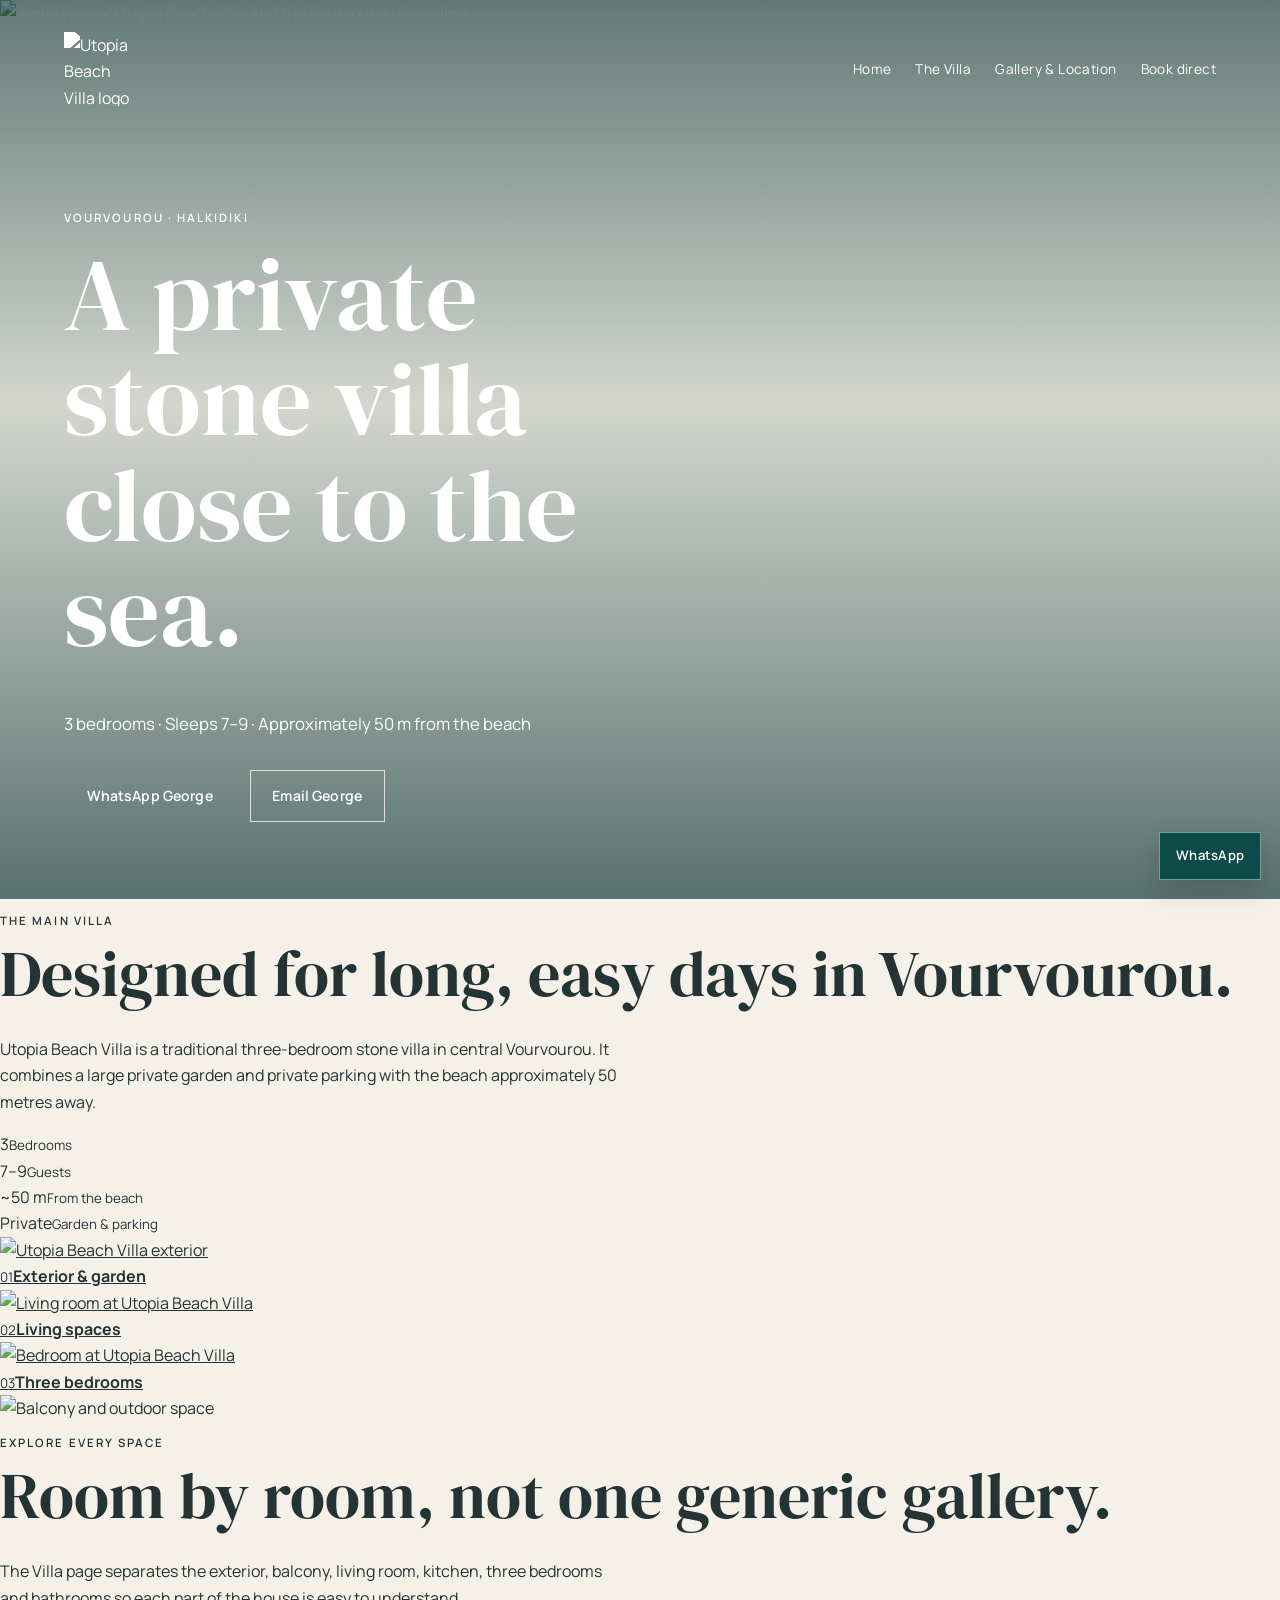
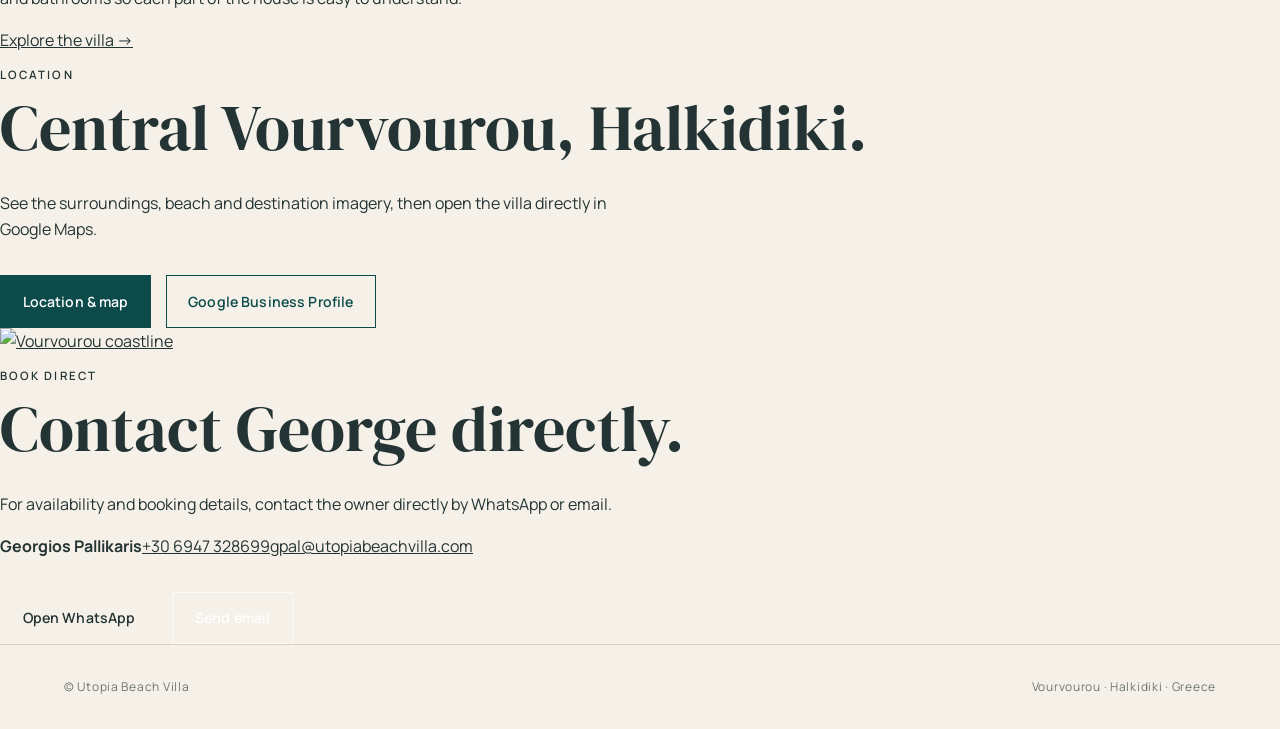
==== commit 325fd649: "Build branded multipage home" ====
--- a/index.html
+++ b/index.html
@@ -14,184 +14,53 @@
   <link href="https://fonts.googleapis.com/css2?family=DM+Serif+Display&family=Manrope:wght@400;500;600&display=swap" rel="stylesheet">
   <link rel="stylesheet" href="styles.css">
 </head>
-<body id="top">
-  <header class="hero">
+<body class="page-home">
+  <header class="hero home-hero">
     <img class="hero-image" src="https://static.wixstatic.com/media/1da848_66af016178164958bf3c9de68bf13f32~mv2.jpeg" alt="Aerial view of Utopia Beach Villa and the Vourvourou shoreline" fetchpriority="high">
     <div class="hero-overlay"></div>
     <nav class="site-nav" aria-label="Main navigation">
-      <a class="brand" href="#top" aria-label="Utopia Beach Villa home">
-        <img src="https://static.wixstatic.com/media/1da848_d47539cebf884bd4a8ef21b6702fda03~mv2.png" alt="Utopia Beach Villa logo">
-      </a>
-      <div class="nav-links">
-        <a href="#villa">The villa</a>
-        <a href="#spaces">Spaces</a>
-        <a href="#location">Location</a>
-        <a href="#book">Book direct</a>
-      </div>
+      <a class="brand" href="index.html" aria-label="Utopia Beach Villa home"><img src="https://static.wixstatic.com/media/1da848_d47539cebf884bd4a8ef21b6702fda03~mv2.png" alt="Utopia Beach Villa logo"></a>
+      <div class="nav-links"><a class="active" href="index.html">Home</a><a href="villa.html">The Villa</a><a href="gallery.html">Gallery & Location</a><a href="#book">Book direct</a></div>
     </nav>
-
     <div class="hero-copy">
       <p class="eyebrow">Vourvourou · Halkidiki</p>
-      <h1>A private stone villa<br>close to the sea.</h1>
+      <h1>A private stone villa close to the sea.</h1>
       <p class="lede">3 bedrooms · Sleeps 7–9 · Approximately 50 m from the beach</p>
-      <div class="actions">
-        <a class="button button-primary" target="_blank" rel="noopener" href="https://wa.me/306947328699?text=Hello%20George%2C%20I%27d%20like%20to%20ask%20about%20availability%20at%20Utopia%20Beach%20Villa.">WhatsApp George</a>
-        <a class="button button-ghost" href="mailto:gpal@utopiabeachvilla.com?subject=Utopia%20Beach%20Villa%20Booking%20Inquiry">Email George</a>
-      </div>
+      <div class="actions"><a class="button button-light" target="_blank" rel="noopener" href="https://wa.me/306947328699?text=Hello%20George%2C%20I%27d%20like%20to%20ask%20about%20availability%20at%20Utopia%20Beach%20Villa.">WhatsApp George</a><a class="button button-ghost" href="mailto:gpal@utopiabeachvilla.com?subject=Utopia%20Beach%20Villa%20Booking%20Inquiry">Email George</a></div>
     </div>
   </header>
 
   <main>
-    <section class="intro" id="villa">
-      <p class="eyebrow">The Main Villa</p>
-      <div>
-        <h2>One villa, shown space by space.</h2>
-        <p>Utopia Beach Villa is a traditional three-bedroom stone villa in central Vourvourou, Halkidiki. It sleeps 7–9 guests and combines a large private garden, private parking and a location approximately 50 metres from the beach.</p>
-      </div>
+    <section class="brand-intro section-pad">
+      <div class="section-kicker"><p class="eyebrow">The Main Villa</p></div>
+      <div class="intro-copy"><h2>Designed for long, easy days in Vourvourou.</h2><p>Utopia Beach Villa is a traditional three-bedroom stone villa in central Vourvourou. It combines a large private garden and private parking with the beach approximately 50 metres away.</p></div>
     </section>
 
-    <div id="spaces" class="spaces-heading">
-      <p class="eyebrow">Explore the villa</p>
-      <h2>Each room and outdoor space.</h2>
-    </div>
+    <section class="facts-band" aria-label="Villa facts"><div><span>3</span><small>Bedrooms</small></div><div><span>7–9</span><small>Guests</small></div><div><span>~50 m</span><small>From the beach</small></div><div><span>Private</span><small>Garden & parking</small></div></section>
 
-    <section class="space-section" id="exterior">
-      <div class="space-copy">
-        <p class="space-number">01</p>
-        <p class="eyebrow">Outside</p>
-        <h2>Exterior & private garden</h2>
-        <p>The stone exterior and large private garden form the main outdoor setting of the villa.</p>
-      </div>
-      <div class="space-media">
-        <img class="space-main" src="https://static.wixstatic.com/media/1da848_4c919894f8724253b3b76cc4ae6d5e7a~mv2.jpeg" alt="Main Villa exterior and garden" loading="lazy" decoding="async">
-        <img class="space-detail" src="https://static.wixstatic.com/media/1da848_eb733283ede6474d80ce16095456cc4a~mv2.jpeg" alt="Exterior detail of Utopia Beach Villa" loading="lazy" decoding="async">
-      </div>
+    <section class="feature-grid section-pad">
+      <a class="feature-card feature-wide" href="villa.html#outside"><img src="https://static.wixstatic.com/media/1da848_4c919894f8724253b3b76cc4ae6d5e7a~mv2.jpeg" alt="Utopia Beach Villa exterior" loading="lazy"><span class="feature-label"><small>01</small><strong>Exterior & garden</strong></span></a>
+      <a class="feature-card" href="villa.html#living"><img src="https://static.wixstatic.com/media/1da848_746f6b86492b4f548f363c005c99a67d~mv2.jpeg" alt="Living room at Utopia Beach Villa" loading="lazy"><span class="feature-label"><small>02</small><strong>Living spaces</strong></span></a>
+      <a class="feature-card" href="villa.html#bedrooms"><img src="https://static.wixstatic.com/media/1da848_7b0d7996a5c14755bd9cb03ed00c7b7d~mv2.jpg" alt="Bedroom at Utopia Beach Villa" loading="lazy"><span class="feature-label"><small>03</small><strong>Three bedrooms</strong></span></a>
     </section>
 
-    <section class="space-section reverse" id="balcony">
-      <div class="space-copy">
-        <p class="space-number">02</p>
-        <p class="eyebrow">Outdoor living</p>
-        <h2>Balcony & terrace</h2>
-        <p>An outdoor extension of the Main Villa, with open views and space to spend time outside.</p>
-      </div>
-      <div class="space-media">
-        <img class="space-main" src="https://static.wixstatic.com/media/1da848_ab2f60155c744850ac7afd853cfeacc8~mv2.jpg" alt="Main Villa balcony and terrace" loading="lazy" decoding="async">
-        <img class="space-detail" src="https://static.wixstatic.com/media/1da848_a4f09be8eb5a4d19a0c2555b3a7853dd~mv2.jpg" alt="Balcony detail at Utopia Beach Villa" loading="lazy" decoding="async">
-      </div>
+    <section class="split-feature">
+      <div class="split-image"><img src="https://static.wixstatic.com/media/1da848_ab2f60155c744850ac7afd853cfeacc8~mv2.jpg" alt="Balcony and outdoor space" loading="lazy"></div>
+      <div class="split-copy"><p class="eyebrow">Explore every space</p><h2>Room by room, not one generic gallery.</h2><p>The Villa page separates the exterior, balcony, living room, kitchen, three bedrooms and bathrooms so each part of the house is easy to understand.</p><a class="text-link" href="villa.html">Explore the villa →</a></div>
     </section>
 
-    <section class="space-section" id="living-room">
-      <div class="space-copy">
-        <p class="space-number">03</p>
-        <p class="eyebrow">Inside</p>
-        <h2>Living room</h2>
-        <p>The villa's shared indoor living space, presented here separately from the bedrooms and kitchen.</p>
-      </div>
-      <div class="space-media">
-        <img class="space-main" src="https://static.wixstatic.com/media/1da848_746f6b86492b4f548f363c005c99a67d~mv2.jpeg" alt="Living room at Utopia Beach Villa" loading="lazy" decoding="async">
-        <img class="space-detail" src="https://static.wixstatic.com/media/1da848_62d0ede617a2456da90d432422386328~mv2.jpeg" alt="Living room detail" loading="lazy" decoding="async">
-      </div>
+    <section class="location-teaser section-pad">
+      <div><p class="eyebrow">Location</p><h2>Central Vourvourou, Halkidiki.</h2><p>See the surroundings, beach and destination imagery, then open the villa directly in Google Maps.</p><div class="actions"><a class="button button-primary" href="gallery.html#location">Location & map</a><a class="button button-outline" target="_blank" rel="noopener" href="https://www.google.com/maps/search/?api=1&query=Utopia%20Beach%20Vourvourou%20Halkidiki">Google Business Profile</a></div></div>
+      <a class="location-image" href="gallery.html"><img src="https://static.wixstatic.com/media/1da848_443a482812d646489e10ce2612d5faf4~mv2.jpg" alt="Vourvourou coastline" loading="lazy"></a>
     </section>
 
-    <section class="space-section reverse" id="kitchen">
-      <div class="space-copy">
-        <p class="space-number">04</p>
-        <p class="eyebrow">Inside</p>
-        <h2>Kitchen</h2>
-        <p>A dedicated kitchen space within the Main Villa.</p>
-      </div>
-      <div class="space-media">
-        <img class="space-main" src="https://static.wixstatic.com/media/1da848_a5b5aab190ae44519c661d554bda780e~mv2.jpeg" alt="Kitchen at Utopia Beach Villa" loading="lazy" decoding="async">
-        <img class="space-detail" src="https://static.wixstatic.com/media/1da848_1071d966c40148058eebc0d2788e347b~mv2.jpeg" alt="Kitchen detail" loading="lazy" decoding="async">
-      </div>
-    </section>
-
-    <section class="space-section" id="sea-view-bedroom">
-      <div class="space-copy">
-        <p class="space-number">05</p>
-        <p class="eyebrow">Bedroom</p>
-        <h2>Sea-view bedroom</h2>
-        <p>One of the villa's three bedrooms, with its own separate gallery below.</p>
-      </div>
-      <div class="space-media">
-        <img class="space-main" src="https://static.wixstatic.com/media/1da848_00efb915b2aa4f27b880694b4afe27cd~mv2.jpg" alt="Sea-view bedroom at Utopia Beach Villa" loading="lazy" decoding="async">
-        <img class="space-detail" src="https://static.wixstatic.com/media/1da848_e98e9641c7e94728b3877174a731bf63~mv2.jpg" alt="Sea-view bedroom detail" loading="lazy" decoding="async">
-      </div>
-    </section>
-
-    <section class="space-section reverse" id="master-bedroom">
-      <div class="space-copy">
-        <p class="space-number">06</p>
-        <p class="eyebrow">Bedroom</p>
-        <h2>Master bedroom</h2>
-        <p>The Main Villa's master bedroom, shown independently from the other sleeping spaces.</p>
-      </div>
-      <div class="space-media panorama-pair">
-        <img class="space-main" src="https://static.wixstatic.com/media/1da848_7b0d7996a5c14755bd9cb03ed00c7b7d~mv2.jpg" alt="Master bedroom at Utopia Beach Villa" loading="lazy" decoding="async">
-        <img class="space-detail panorama" src="https://static.wixstatic.com/media/1da848_7553554289de436ab238ff2aac42945f~mv2.jpg" alt="Panoramic view of the master bedroom" loading="lazy" decoding="async">
-      </div>
-    </section>
-
-    <section class="space-section" id="kids-bedroom">
-      <div class="space-copy">
-        <p class="space-number">07</p>
-        <p class="eyebrow">Bedroom</p>
-        <h2>Kids bedroom</h2>
-        <p>The third bedroom of the Main Villa, shown as its own space.</p>
-      </div>
-      <div class="space-media">
-        <img class="space-main" src="https://static.wixstatic.com/media/1da848_11b042063b2f4f378e0ee29845a921d0~mv2.jpeg" alt="Kids bedroom at Utopia Beach Villa" loading="lazy" decoding="async">
-        <img class="space-detail" src="https://static.wixstatic.com/media/1da848_3c7bb5da951a42219d564ea96b7378f3~mv2.jpeg" alt="Kids bedroom detail" loading="lazy" decoding="async">
-      </div>
-    </section>
-
-    <section class="space-section reverse" id="bathrooms">
-      <div class="space-copy">
-        <p class="space-number">08</p>
-        <p class="eyebrow">Inside</p>
-        <h2>Bathrooms</h2>
-        <p>The villa's bathroom spaces are shown separately here rather than mixed into a general gallery.</p>
-      </div>
-      <div class="space-media">
-        <img class="space-main" src="https://static.wixstatic.com/media/1da848_13f350ac1e5c411b909d10227b0ed51f~mv2.jpeg" alt="Bathroom 1 at Utopia Beach Villa" loading="lazy" decoding="async">
-        <img class="space-detail" src="https://static.wixstatic.com/media/1da848_45a4612bfb6445f598d42205b50e685d~mv2.jpeg" alt="Bathroom 2 at Utopia Beach Villa" loading="lazy" decoding="async">
-      </div>
-    </section>
-
-    <section class="location" id="location">
-      <img src="https://static.wixstatic.com/media/1da848_463ede19499a453d820d708218b8fd80~mv2.jpeg" alt="Vourvourou scenery near Utopia Beach Villa" loading="lazy" decoding="async">
-      <div class="location-overlay"></div>
-      <div class="location-copy">
-        <p class="eyebrow">Location</p>
-        <h2>Central Vourvourou,<br>Halkidiki.</h2>
-        <p>The villa is approximately 50 metres from the beach, with private parking at the property.</p>
-      </div>
-    </section>
-
-    <section class="booking" id="book">
-      <div>
-        <p class="eyebrow">Book direct</p>
-        <h2>Contact George directly.</h2>
-        <p>For availability and booking details, contact the owner directly by WhatsApp or email. There is no booking platform or intermediary.</p>
-      </div>
-      <div class="contact-details">
-        <p><strong>Georgios Pallikaris</strong></p>
-        <p><a href="tel:+306947328699">+30 6947 328699</a></p>
-        <p><a href="mailto:gpal@utopiabeachvilla.com">gpal@utopiabeachvilla.com</a></p>
-        <div class="actions">
-          <a class="button button-primary" target="_blank" rel="noopener" href="https://wa.me/306947328699?text=Hello%20George%2C%20I%27d%20like%20to%20ask%20about%20availability%20at%20Utopia%20Beach%20Villa.">Open WhatsApp</a>
-          <a class="button button-outline" href="mailto:gpal@utopiabeachvilla.com?subject=Utopia%20Beach%20Villa%20Booking%20Inquiry">Send email</a>
-        </div>
-      </div>
+    <section class="booking-band" id="book">
+      <div><p class="eyebrow">Book direct</p><h2>Contact George directly.</h2><p>For availability and booking details, contact the owner directly by WhatsApp or email.</p></div>
+      <div class="booking-contact"><strong>Georgios Pallikaris</strong><a href="tel:+306947328699">+30 6947 328699</a><a href="mailto:gpal@utopiabeachvilla.com">gpal@utopiabeachvilla.com</a><div class="actions"><a class="button button-light" target="_blank" rel="noopener" href="https://wa.me/306947328699?text=Hello%20George%2C%20I%27d%20like%20to%20ask%20about%20availability%20at%20Utopia%20Beach%20Villa.">Open WhatsApp</a><a class="button button-ghost" href="mailto:gpal@utopiabeachvilla.com?subject=Utopia%20Beach%20Villa%20Booking%20Inquiry">Send email</a></div></div>
     </section>
   </main>
 
   <a class="whatsapp-float" target="_blank" rel="noopener" aria-label="Contact George on WhatsApp" href="https://wa.me/306947328699?text=Hello%20George%2C%20I%27d%20like%20to%20ask%20about%20availability%20at%20Utopia%20Beach%20Villa.">WhatsApp</a>
-
-  <footer>
-    <span>© Utopia Beach Villa</span>
-    <span>Vourvourou · Halkidiki · Greece</span>
-  </footer>
+  <footer><span>© Utopia Beach Villa</span><span>Vourvourou · Halkidiki · Greece</span></footer>
 </body>
 </html>
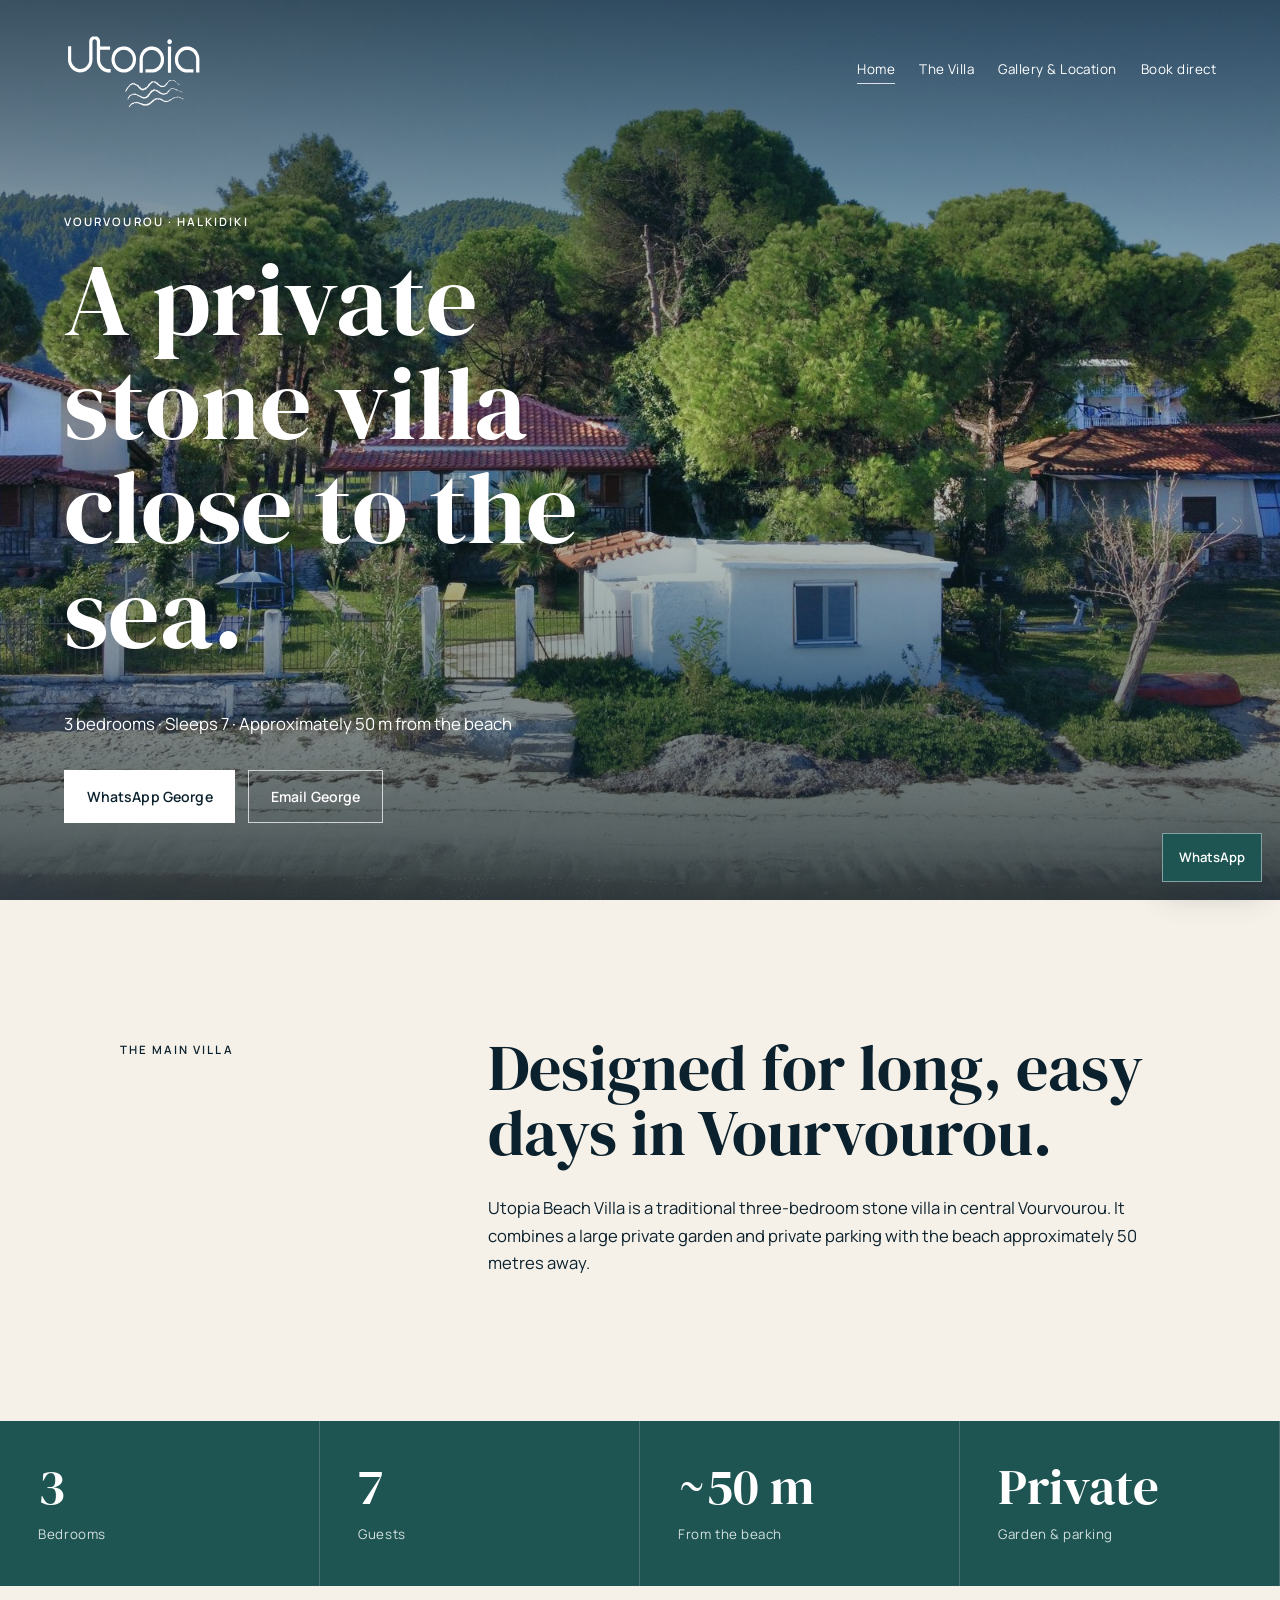
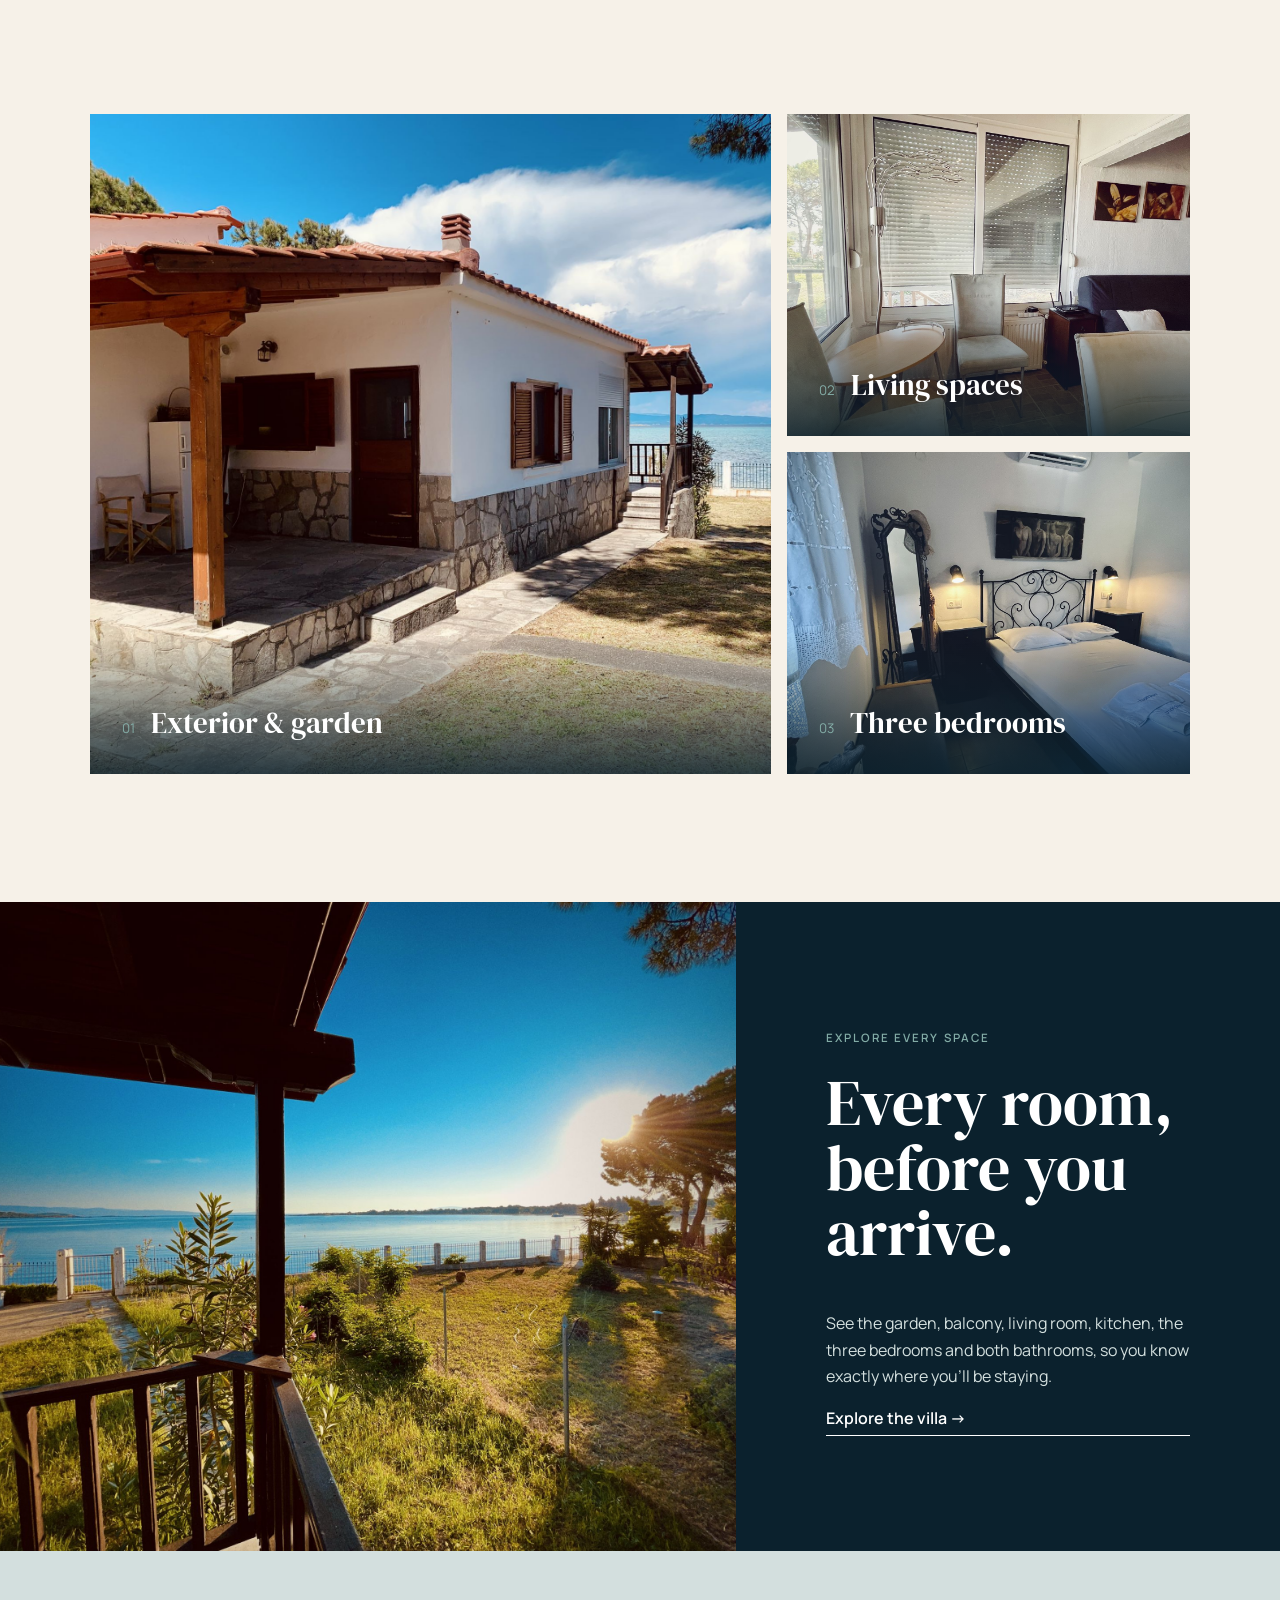
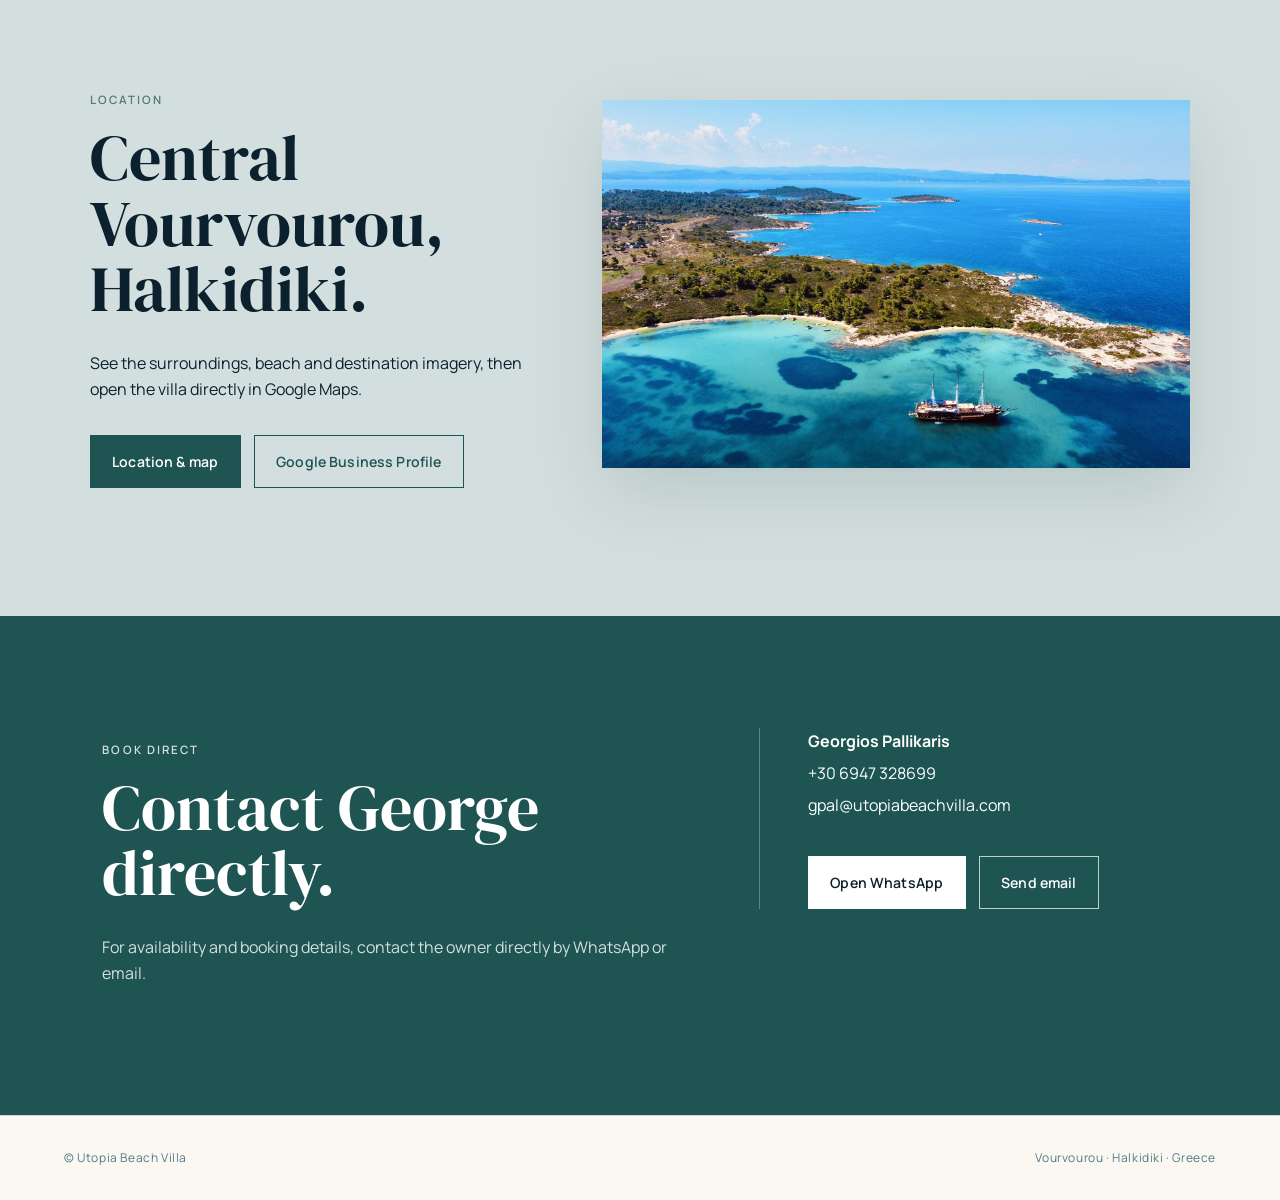
==== commit 24d5143d: "fix(site): guest-facing copy and self-hosted photos Replace internal production notes with guest cop" ====
--- a/index.html
+++ b/index.html
@@ -4,28 +4,28 @@
   <meta charset="utf-8">
   <meta name="viewport" content="width=device-width,initial-scale=1">
   <title>Utopia Beach Villa | Vourvourou, Halkidiki</title>
-  <meta name="description" content="Traditional three-bedroom stone villa in central Vourvourou, Halkidiki, approximately 50 metres from the beach. Sleeps 7–9, with a large private garden and private parking.">
+  <meta name="description" content="Traditional three-bedroom stone villa in central Vourvourou, Halkidiki, approximately 50 metres from the beach. Sleeps 7, with a large private garden and private parking.">
   <meta property="og:title" content="Utopia Beach Villa | Vourvourou, Halkidiki">
   <meta property="og:description" content="Three-bedroom stone villa in central Vourvourou, approximately 50 metres from the beach.">
-  <meta property="og:image" content="https://static.wixstatic.com/media/1da848_66af016178164958bf3c9de68bf13f32~mv2.jpeg">
+  <meta property="og:image" content="assets/photos/66af016178164958bf3c9de68bf13f32.jpg">
   <link rel="preconnect" href="https://fonts.googleapis.com">
   <link rel="preconnect" href="https://fonts.gstatic.com" crossorigin>
-  <link rel="preload" as="image" href="https://static.wixstatic.com/media/1da848_66af016178164958bf3c9de68bf13f32~mv2.jpeg">
+  <link rel="preload" as="image" href="assets/photos/66af016178164958bf3c9de68bf13f32.jpg">
   <link href="https://fonts.googleapis.com/css2?family=DM+Serif+Display&family=Manrope:wght@400;500;600&display=swap" rel="stylesheet">
   <link rel="stylesheet" href="styles.css">
 </head>
 <body class="page-home">
   <header class="hero home-hero">
-    <img class="hero-image" src="https://static.wixstatic.com/media/1da848_66af016178164958bf3c9de68bf13f32~mv2.jpeg" alt="Aerial view of Utopia Beach Villa and the Vourvourou shoreline" fetchpriority="high">
+    <img class="hero-image" src="assets/photos/66af016178164958bf3c9de68bf13f32.jpg" alt="Aerial view of Utopia Beach Villa and the Vourvourou shoreline" fetchpriority="high">
     <div class="hero-overlay"></div>
     <nav class="site-nav" aria-label="Main navigation">
-      <a class="brand" href="index.html" aria-label="Utopia Beach Villa home"><img src="https://static.wixstatic.com/media/1da848_d47539cebf884bd4a8ef21b6702fda03~mv2.png" alt="Utopia Beach Villa logo"></a>
+      <a class="brand" href="index.html" aria-label="Utopia Beach Villa home"><img src="assets/photos/d47539cebf884bd4a8ef21b6702fda03.png" alt="Utopia Beach Villa logo"></a>
       <div class="nav-links"><a class="active" href="index.html">Home</a><a href="villa.html">The Villa</a><a href="gallery.html">Gallery & Location</a><a href="#book">Book direct</a></div>
     </nav>
     <div class="hero-copy">
       <p class="eyebrow">Vourvourou · Halkidiki</p>
       <h1>A private stone villa close to the sea.</h1>
-      <p class="lede">3 bedrooms · Sleeps 7–9 · Approximately 50 m from the beach</p>
+      <p class="lede">3 bedrooms · Sleeps 7 · Approximately 50 m from the beach</p>
       <div class="actions"><a class="button button-light" target="_blank" rel="noopener" href="https://wa.me/306947328699?text=Hello%20George%2C%20I%27d%20like%20to%20ask%20about%20availability%20at%20Utopia%20Beach%20Villa.">WhatsApp George</a><a class="button button-ghost" href="mailto:gpal@utopiabeachvilla.com?subject=Utopia%20Beach%20Villa%20Booking%20Inquiry">Email George</a></div>
     </div>
   </header>
@@ -36,22 +36,22 @@
       <div class="intro-copy"><h2>Designed for long, easy days in Vourvourou.</h2><p>Utopia Beach Villa is a traditional three-bedroom stone villa in central Vourvourou. It combines a large private garden and private parking with the beach approximately 50 metres away.</p></div>
     </section>
 
-    <section class="facts-band" aria-label="Villa facts"><div><span>3</span><small>Bedrooms</small></div><div><span>7–9</span><small>Guests</small></div><div><span>~50 m</span><small>From the beach</small></div><div><span>Private</span><small>Garden & parking</small></div></section>
+    <section class="facts-band" aria-label="Villa facts"><div><span>3</span><small>Bedrooms</small></div><div><span>7</span><small>Guests</small></div><div><span>~50 m</span><small>From the beach</small></div><div><span>Private</span><small>Garden & parking</small></div></section>
 
     <section class="feature-grid section-pad">
-      <a class="feature-card feature-wide" href="villa.html#outside"><img src="https://static.wixstatic.com/media/1da848_4c919894f8724253b3b76cc4ae6d5e7a~mv2.jpeg" alt="Utopia Beach Villa exterior" loading="lazy"><span class="feature-label"><small>01</small><strong>Exterior & garden</strong></span></a>
-      <a class="feature-card" href="villa.html#living"><img src="https://static.wixstatic.com/media/1da848_746f6b86492b4f548f363c005c99a67d~mv2.jpeg" alt="Living room at Utopia Beach Villa" loading="lazy"><span class="feature-label"><small>02</small><strong>Living spaces</strong></span></a>
-      <a class="feature-card" href="villa.html#bedrooms"><img src="https://static.wixstatic.com/media/1da848_7b0d7996a5c14755bd9cb03ed00c7b7d~mv2.jpg" alt="Bedroom at Utopia Beach Villa" loading="lazy"><span class="feature-label"><small>03</small><strong>Three bedrooms</strong></span></a>
+      <a class="feature-card feature-wide" href="villa.html#outside"><img src="assets/photos/4c919894f8724253b3b76cc4ae6d5e7a.jpg" alt="Utopia Beach Villa exterior" loading="lazy"><span class="feature-label"><small>01</small><strong>Exterior & garden</strong></span></a>
+      <a class="feature-card" href="villa.html#living"><img src="assets/photos/746f6b86492b4f548f363c005c99a67d.jpg" alt="Living room at Utopia Beach Villa" loading="lazy"><span class="feature-label"><small>02</small><strong>Living spaces</strong></span></a>
+      <a class="feature-card" href="villa.html#bedrooms"><img src="assets/photos/7b0d7996a5c14755bd9cb03ed00c7b7d.jpg" alt="Bedroom at Utopia Beach Villa" loading="lazy"><span class="feature-label"><small>03</small><strong>Three bedrooms</strong></span></a>
     </section>
 
     <section class="split-feature">
-      <div class="split-image"><img src="https://static.wixstatic.com/media/1da848_ab2f60155c744850ac7afd853cfeacc8~mv2.jpg" alt="Balcony and outdoor space" loading="lazy"></div>
-      <div class="split-copy"><p class="eyebrow">Explore every space</p><h2>Room by room, not one generic gallery.</h2><p>The Villa page separates the exterior, balcony, living room, kitchen, three bedrooms and bathrooms so each part of the house is easy to understand.</p><a class="text-link" href="villa.html">Explore the villa →</a></div>
+      <div class="split-image"><img src="assets/photos/ab2f60155c744850ac7afd853cfeacc8.jpg" alt="Balcony and outdoor space" loading="lazy"></div>
+      <div class="split-copy"><p class="eyebrow">Explore every space</p><h2>Every room, before you arrive.</h2><p>See the garden, balcony, living room, kitchen, the three bedrooms and both bathrooms, so you know exactly where you'll be staying.</p><a class="text-link" href="villa.html">Explore the villa →</a></div>
     </section>
 
     <section class="location-teaser section-pad">
       <div><p class="eyebrow">Location</p><h2>Central Vourvourou, Halkidiki.</h2><p>See the surroundings, beach and destination imagery, then open the villa directly in Google Maps.</p><div class="actions"><a class="button button-primary" href="gallery.html#location">Location & map</a><a class="button button-outline" target="_blank" rel="noopener" href="https://www.google.com/maps/search/?api=1&query=Utopia%20Beach%20Vourvourou%20Halkidiki">Google Business Profile</a></div></div>
-      <a class="location-image" href="gallery.html"><img src="https://static.wixstatic.com/media/1da848_443a482812d646489e10ce2612d5faf4~mv2.jpg" alt="Vourvourou coastline" loading="lazy"></a>
+      <a class="location-image" href="gallery.html"><img src="assets/photos/443a482812d646489e10ce2612d5faf4.jpg" alt="Vourvourou coastline" loading="lazy"></a>
     </section>
 
     <section class="booking-band" id="book">
--- a/styles.css
+++ b/styles.css
@@ -1 +1,142 @@
-:root{--ivory:#f5f1e9;--paper:#fbf8f2;--teal:#0d4b4b;--teal-dark:#083b3b;--ink:#243333;--muted:#6d756f;--sand:#d8c8ae;--line:#d7cec0}*{box-sizing:border-box}html{scroll-behavior:smooth}body{margin:0;background:var(--ivory);color:var(--ink);font:16px/1.65 Manrope,Arial,sans-serif}img{display:block;width:100%}a{color:inherit}h1,h2{font-family:'DM Serif Display',Georgia,serif;font-weight:400;line-height:1.03;margin:.15em 0 .45em}h1{font-size:clamp(3.25rem,8vw,7.25rem);max-width:11ch}h2{font-size:clamp(2.5rem,5vw,4.9rem)}p{max-width:39rem}.eyebrow{text-transform:uppercase;letter-spacing:.18em;font-size:.72rem;font-weight:600}.hero{position:relative;min-height:94vh;color:#fff;padding:2rem 5vw;display:flex;flex-direction:column;justify-content:space-between;overflow:hidden}.hero-image,.location>img{position:absolute;inset:0;width:100%;height:100%;object-fit:cover}.hero-overlay{position:absolute;inset:0;background:linear-gradient(180deg,rgba(7,48,47,.62) 0%,rgba(7,48,47,.14) 45%,rgba(7,48,47,.66) 100%)}.site-nav,.hero-copy{position:relative;z-index:2}.site-nav{display:flex;justify-content:space-between;align-items:center;gap:2rem}.brand{display:inline-flex;align-items:center;text-decoration:none}.brand img{width:74px;height:74px;object-fit:contain;filter:brightness(0) invert(1)}.nav-links{display:flex;gap:1.5rem;flex-wrap:wrap}.nav-links a{text-decoration:none;font-size:.85rem;letter-spacing:.03em}.hero-copy{padding:10vh 0 5vh}.lede{font-size:1.05rem;max-width:none}.actions{display:flex;gap:.9rem;flex-wrap:wrap;margin-top:2rem}.button{display:inline-block;padding:.86rem 1.35rem;text-decoration:none;border:1px solid transparent;font-weight:600;font-size:.88rem;letter-spacing:.01em;transition:transform .2s ease,background .2s ease,color .2s ease}.button:hover{transform:translateY(-1px)}.button-primary{background:var(--teal);border-color:var(--teal);color:#fff}.hero .button-primary{background:#fff;border-color:#fff;color:var(--teal-dark)}.button-ghost{background:transparent;border-color:rgba(255,255,255,.75);color:#fff}.button-outline{background:transparent;border-color:var(--teal);color:var(--teal)}.intro{padding:9rem 8vw;max-width:1180px;margin:auto;display:grid;grid-template-columns:.65fr 1.35fr;gap:5rem;align-items:start}.intro>p{margin-top:.75rem}.spaces-heading{padding:3rem 8vw 4rem;max-width:1400px;margin:auto;border-top:1px solid var(--line)}.space-section{max-width:1500px;margin:0 auto;padding:7rem 6vw;display:grid;grid-template-columns:minmax(230px,.72fr) minmax(0,1.55fr);gap:5vw;align-items:center}.space-section.reverse{grid-template-columns:minmax(0,1.55fr) minmax(230px,.72fr)}.space-section.reverse .space-copy{order:2}.space-section.reverse .space-media{order:1}.space-copy{align-self:center}.space-number{font-family:'DM Serif Display',Georgia,serif;font-size:1.15rem;color:var(--muted);margin:0 0 2rem}.space-copy h2{font-size:clamp(2.7rem,4.4vw,4.5rem)}.space-media{display:grid;grid-template-columns:minmax(0,1.65fr) minmax(140px,.75fr);gap:1rem;align-items:end}.space-main{aspect-ratio:4/3;object-fit:cover}.space-detail{aspect-ratio:3/4;object-fit:cover;min-height:62%}.panorama-pair{grid-template-columns:minmax(0,1fr)}.panorama-pair .space-main{width:72%;justify-self:start}.panorama-pair .panorama{width:82%;aspect-ratio:3.2/1;justify-self:end;margin-top:-8%;border:10px solid var(--ivory)}.space-section:nth-of-type(even){background:rgba(255,255,255,.22)}.location{position:relative;min-height:74vh;margin-top:4rem;padding:10rem 8vw;color:#fff;display:flex;align-items:flex-end;overflow:hidden}.location-overlay{position:absolute;inset:0;background:linear-gradient(90deg,rgba(5,48,47,.78),rgba(5,48,47,.18) 70%)}.location-copy{position:relative;z-index:1;max-width:46rem}.location-copy p{font-size:1.03rem}.booking{padding:9rem 8vw;max-width:1240px;margin:auto;display:grid;grid-template-columns:1.1fr .9fr;gap:7rem;align-items:start}.contact-details{border-left:1px solid var(--line);padding-left:3rem}.contact-details p{margin:.25rem 0}.contact-details a{text-decoration:none}.whatsapp-float{position:fixed;right:1.2rem;bottom:1.2rem;z-index:20;background:var(--teal);color:#fff;text-decoration:none;padding:.78rem 1rem;border:1px solid rgba(255,255,255,.45);box-shadow:0 10px 28px rgba(0,0,0,.16);font-size:.82rem;font-weight:600;letter-spacing:.02em}footer{padding:2rem 5vw;display:flex;justify-content:space-between;gap:2rem;flex-wrap:wrap;border-top:1px solid var(--line);font-size:.75rem;letter-spacing:.06em;color:var(--muted)}@media(max-width:900px){.nav-links{gap:1rem}.intro,.booking{grid-template-columns:1fr;gap:2.5rem}.space-section,.space-section.reverse{grid-template-columns:1fr;gap:2.5rem;padding:5.5rem 7vw}.space-section.reverse .space-copy,.space-section.reverse .space-media{order:initial}.space-media{grid-template-columns:1.4fr .7fr}.contact-details{border-left:0;border-top:1px solid var(--line);padding:2rem 0 0}.panorama-pair .space-main,.panorama-pair .panorama{width:100%}.panorama-pair .panorama{margin-top:0;border:0}.location{min-height:62vh}}@media(max-width:700px){.hero{min-height:88vh;padding:1.25rem 5vw}.brand img{width:58px;height:58px}.nav-links a:not(:last-child){display:none}.nav-links a{font-size:.8rem}.hero-copy{padding-bottom:3vh}h1{font-size:clamp(3rem,15vw,5rem)}.lede{max-width:24rem}.intro{padding:6rem 7vw}.spaces-heading{padding:2rem 7vw 1.5rem}.space-section,.space-section.reverse{padding:4.5rem 5vw}.space-media{grid-template-columns:1fr;gap:.65rem}.space-main,.space-detail{aspect-ratio:4/3;min-height:0}.space-detail{width:72%;justify-self:end;margin-top:-12%;border:7px solid var(--ivory)}.panorama-pair .panorama{width:100%;aspect-ratio:2.3/1;margin-top:.65rem;border:0}.location{padding:6rem 7vw;min-height:68vh}.booking{padding:6rem 7vw}.whatsapp-float{right:.8rem;bottom:.8rem}.actions{gap:.6rem}.button{width:100%;text-align:center}footer{padding-bottom:5.5rem}}
+:root{
+  --teal:#1E5553;
+  --navy:#0B212D;
+  --mist:#D3DFDE;
+  --sage:#83ACA6;
+  --muted-teal:#669291;
+  --olive:#547B6C;
+  --bluegrey:#507A86;
+  --ivory:#F6F1E8;
+  --paper:#FBF8F2;
+  --white:#FFFFFF;
+  --ink:#0B212D;
+  --line:rgba(11,33,45,.16);
+  --shadow:0 24px 70px rgba(11,33,45,.12);
+}
+*{box-sizing:border-box}
+html{scroll-behavior:smooth}
+body{margin:0;background:var(--ivory);color:var(--ink);font:16px/1.65 Manrope,Arial,sans-serif}
+img{display:block;width:100%;max-width:100%}
+a{color:inherit}
+h1,h2,h3{font-family:'DM Serif Display',Georgia,serif;font-weight:400;line-height:1.02;margin:.1em 0 .45em}
+h1{font-size:clamp(3.5rem,8vw,7.3rem);max-width:12ch}
+h2{font-size:clamp(2.5rem,5vw,4.8rem)}
+p{max-width:42rem}
+.eyebrow{text-transform:uppercase;letter-spacing:.18em;font-size:.72rem;font-weight:600;margin-bottom:1rem}
+.section-pad{padding:8rem 7vw}
+.hero,.subhero{position:relative;color:#fff;display:flex;flex-direction:column;justify-content:space-between;overflow:hidden}
+.hero{min-height:94vh;padding:2rem 5vw}
+.subhero{min-height:68vh;padding:2rem 5vw}
+.hero-image{position:absolute;inset:0;width:100%;height:100%;object-fit:cover}
+.home-hero .hero-image{object-position:center 48%}
+.gallery-hero .hero-image{object-position:center 55%}
+.hero-overlay{position:absolute;inset:0;background:linear-gradient(180deg,rgba(11,33,45,.74) 0%,rgba(30,85,83,.18) 47%,rgba(11,33,45,.74) 100%)}
+.site-nav,.hero-copy{position:relative;z-index:2}
+.site-nav{display:flex;justify-content:space-between;align-items:center;gap:2rem}
+.brand{display:inline-flex;text-decoration:none;width:150px;height:78px;background:url('assets/logo-white.svg') left center/contain no-repeat;flex:0 0 auto}
+.brand img{display:none}
+.nav-links{display:flex;gap:1.5rem;align-items:center;flex-wrap:wrap}
+.nav-links a{text-decoration:none;font-size:.84rem;letter-spacing:.035em;padding-bottom:.2rem;border-bottom:1px solid transparent}
+.nav-links a:hover,.nav-links .active{border-color:rgba(255,255,255,.8)}
+.hero-copy{padding:10vh 0 5vh}
+.subhero .hero-copy{padding:8vh 0 3vh}
+.lede{font-size:1.05rem;max-width:none}
+.actions{display:flex;gap:.8rem;flex-wrap:wrap;margin-top:2rem}
+.button{display:inline-block;padding:.88rem 1.35rem;text-decoration:none;border:1px solid transparent;font-weight:600;font-size:.88rem;letter-spacing:.01em;transition:transform .2s ease,background .2s ease,color .2s ease,border-color .2s ease}
+.button:hover{transform:translateY(-1px)}
+.button-primary{background:var(--teal);color:#fff;border-color:var(--teal)}
+.button-light{background:#fff;color:var(--navy);border-color:#fff}
+.button-ghost{background:transparent;color:#fff;border-color:rgba(255,255,255,.72)}
+.button-outline{background:transparent;color:var(--teal);border-color:var(--teal)}
+.text-link{font-weight:600;text-decoration:none;border-bottom:1px solid currentColor;padding-bottom:.18rem}
+.brand-intro,.page-intro{max-width:1220px;margin:auto;display:grid;grid-template-columns:.6fr 1.4fr;gap:5rem;align-items:start}
+.brand-intro .intro-copy p,.page-intro p{font-size:1.04rem}
+.page-intro{grid-template-columns:.55fr 1.45fr}
+.page-intro>p:first-child{grid-column:1}
+.page-intro>h2,.page-intro>p:last-child{grid-column:2}
+.facts-band{display:grid;grid-template-columns:repeat(4,1fr);background:var(--teal);color:#fff}
+.facts-band>div{padding:2.5rem 3vw;border-right:1px solid rgba(255,255,255,.18)}
+.facts-band span{display:block;font-family:'DM Serif Display',Georgia,serif;font-size:clamp(2rem,4vw,3.7rem);line-height:1}
+.facts-band small{display:block;margin-top:.7rem;letter-spacing:.04em;color:var(--mist)}
+.feature-grid{display:grid;grid-template-columns:1.35fr .8fr;grid-template-rows:auto auto;gap:1rem;max-width:1500px;margin:auto}
+.feature-card{position:relative;overflow:hidden;min-height:320px;background:var(--navy);text-decoration:none;color:#fff}
+.feature-card img{height:100%;width:100%;object-fit:cover;transition:transform .5s ease}
+.feature-card:hover img{transform:scale(1.02)}
+.feature-wide{grid-row:1/3;min-height:660px}
+.feature-label{position:absolute;left:0;right:0;bottom:0;padding:4rem 2rem 1.6rem;background:linear-gradient(transparent,rgba(11,33,45,.86));display:flex;gap:1rem;align-items:baseline}
+.feature-label small{color:var(--sage)}
+.feature-label strong{font-family:'DM Serif Display',Georgia,serif;font-size:1.8rem;font-weight:400}
+.split-feature{display:grid;grid-template-columns:1.15fr .85fr;min-height:72vh;background:var(--navy);color:#fff}
+.split-image img{height:100%;object-fit:cover}
+.split-copy{padding:9vw 7vw;display:flex;flex-direction:column;justify-content:center}
+.split-copy .eyebrow{color:var(--sage)}
+.split-copy p{color:var(--mist)}
+.location-teaser{display:grid;grid-template-columns:.85fr 1.15fr;gap:6vw;align-items:center;max-width:1500px;margin:auto;background:var(--mist)}
+.location-teaser .eyebrow{color:var(--olive)}
+.location-image img{aspect-ratio:16/10;object-fit:cover;box-shadow:var(--shadow)}
+.booking-band{padding:7rem 8vw;background:var(--teal);color:#fff;display:grid;grid-template-columns:1.15fr .85fr;gap:7vw;align-items:start}
+.booking-band .eyebrow{color:var(--mist)}
+.booking-band p{color:var(--mist)}
+.booking-contact{display:flex;flex-direction:column;gap:.35rem;border-left:1px solid rgba(255,255,255,.28);padding-left:3rem}
+.booking-contact a{text-decoration:none}
+.section-divider{padding:6rem 7vw 3rem;max-width:1500px;margin:auto;border-top:1px solid var(--line)}
+.room-section{padding:7rem 6vw;display:grid;grid-template-columns:.6fr 1.4fr;gap:5vw;align-items:center;max-width:1600px;margin:auto}
+.room-section.reverse{grid-template-columns:1.4fr .6fr}
+.room-section.reverse .room-copy{order:2}
+.room-section.reverse .room-gallery{order:1}
+.room-section.mist{background:var(--mist);max-width:none}
+.room-section.sage{background:var(--sage);max-width:none}
+.room-section.navy{background:var(--navy);max-width:none;color:#fff}
+.room-section.navy p{color:var(--mist)}
+.room-section.navy .eyebrow{color:var(--sage)}
+.room-no{display:block;font-family:'DM Serif Display',Georgia,serif;font-size:1.2rem;color:var(--bluegrey);margin-bottom:2rem}
+.room-gallery{display:grid;grid-template-columns:1.35fr .75fr;gap:1rem;align-items:stretch}
+.room-gallery a{display:block;overflow:hidden;background:var(--navy)}
+.room-gallery img{width:100%;height:100%;object-fit:cover;transition:transform .35s ease}
+.room-gallery a:hover img{transform:scale(1.015)}
+.room-gallery .img-wide{grid-row:span 2;min-height:620px}
+.room-gallery>a:not(.img-wide):not(.img-panorama){min-height:300px}
+.room-gallery .img-tall img{object-position:center}
+.room-gallery.panorama-set{grid-template-columns:1.2fr .8fr}
+.room-gallery.panorama-set .img-panorama{grid-column:1/3;height:auto}
+.room-gallery.panorama-set .img-panorama img{aspect-ratio:3.17/1;object-fit:cover}
+.room-gallery.two-up{grid-template-columns:1fr 1fr}
+.room-gallery.two-up a{min-height:520px}
+.masonry-gallery{columns:3 320px;column-gap:1rem;padding:0 5vw 7rem;max-width:1700px;margin:auto}
+.masonry-gallery a{display:block;margin:0 0 1rem;break-inside:avoid;overflow:hidden;background:var(--navy)}
+.masonry-gallery img{width:100%;height:auto;transition:transform .35s ease}
+.masonry-gallery a:hover img{transform:scale(1.012)}
+.panoramic-item{column-span:all}
+.panoramic-item img{max-height:520px;object-fit:cover}
+.location-section{display:grid;grid-template-columns:.8fr 1.2fr;gap:5vw;align-items:stretch;background:var(--mist)}
+.location-details{display:flex;flex-direction:column;justify-content:center}
+.location-meta{display:grid;grid-template-columns:1fr 1fr;gap:1rem;margin:2rem 0}
+.location-meta>div{padding:1rem 0;border-top:1px solid rgba(11,33,45,.2)}
+.location-meta small{display:block;color:var(--muted-teal);text-transform:uppercase;letter-spacing:.1em;font-size:.68rem}
+.location-meta strong{display:block;margin-top:.4rem}
+.map-wrap{min-height:520px;box-shadow:var(--shadow);background:var(--sage)}
+.map-wrap iframe{border:0;width:100%;height:100%;min-height:520px}
+.whatsapp-float{position:fixed;right:1.1rem;bottom:1.1rem;z-index:50;background:var(--teal);color:#fff;text-decoration:none;padding:.8rem 1rem;border:1px solid rgba(255,255,255,.45);box-shadow:0 12px 32px rgba(11,33,45,.2);font-size:.82rem;font-weight:600}
+footer{padding:2rem 5vw;display:flex;justify-content:space-between;gap:2rem;flex-wrap:wrap;border-top:1px solid var(--line);font-size:.75rem;letter-spacing:.05em;color:var(--bluegrey);background:var(--paper)}
+footer a{text-decoration:none}
+@media(max-width:1000px){
+  .brand-intro,.page-intro,.location-teaser,.booking-band,.location-section{grid-template-columns:1fr;gap:2.5rem}
+  .page-intro>p:first-child,.page-intro>h2,.page-intro>p:last-child{grid-column:auto}
+  .facts-band{grid-template-columns:repeat(2,1fr)}
+  .feature-grid{grid-template-columns:1fr 1fr;grid-template-rows:auto auto}.feature-wide{grid-column:1/3;grid-row:auto;min-height:520px}.feature-card{min-height:360px}
+  .split-feature{grid-template-columns:1fr}.split-image{min-height:58vh}.split-copy{padding:6rem 7vw}
+  .room-section,.room-section.reverse{grid-template-columns:1fr;gap:3rem;padding:6rem 6vw}.room-section.reverse .room-copy,.room-section.reverse .room-gallery{order:initial}
+  .booking-contact{border-left:0;border-top:1px solid rgba(255,255,255,.28);padding:2rem 0 0}
+  .map-wrap,.map-wrap iframe{min-height:440px}
+}
+@media(max-width:700px){
+  .hero{min-height:88vh;padding:1.25rem 5vw}.subhero{min-height:58vh;padding:1.25rem 5vw}.brand{width:118px;height:58px}.nav-links a:not(.active):not(:last-child){display:none}.nav-links{gap:.9rem}.nav-links a{font-size:.78rem}
+  h1{font-size:clamp(3rem,15vw,5rem)}h2{font-size:clamp(2.3rem,11vw,3.7rem)}
+  .section-pad{padding:5.5rem 6vw}.brand-intro,.page-intro{gap:1.3rem}.facts-band{grid-template-columns:1fr 1fr}.facts-band>div{padding:2rem 5vw}.facts-band span{font-size:2.2rem}
+  .feature-grid{grid-template-columns:1fr;padding-left:5vw;padding-right:5vw}.feature-wide{grid-column:auto;min-height:420px}.feature-card{min-height:330px}
+  .room-section,.room-section.reverse{padding:4.5rem 5vw}.room-gallery,.room-gallery.panorama-set,.room-gallery.two-up{grid-template-columns:1fr}.room-gallery .img-wide{grid-row:auto;min-height:0}.room-gallery>a,.room-gallery>a:not(.img-wide):not(.img-panorama),.room-gallery.two-up a{min-height:0}.room-gallery img{height:auto;object-fit:contain}.room-gallery.panorama-set .img-panorama{grid-column:auto}.room-gallery.panorama-set .img-panorama img{aspect-ratio:auto;object-fit:contain}
+  .masonry-gallery{columns:1;padding:0 5vw 5rem}.panoramic-item{column-span:none}
+  .location-meta{grid-template-columns:1fr}.booking-band{padding:5.5rem 6vw}.actions{gap:.6rem}.button{width:100%;text-align:center}
+  .map-wrap,.map-wrap iframe{min-height:360px}.whatsapp-float{right:.75rem;bottom:.75rem}footer{padding-bottom:5.4rem}
+}
+@media(prefers-reduced-motion:reduce){*{scroll-behavior:auto!important;transition:none!important}}
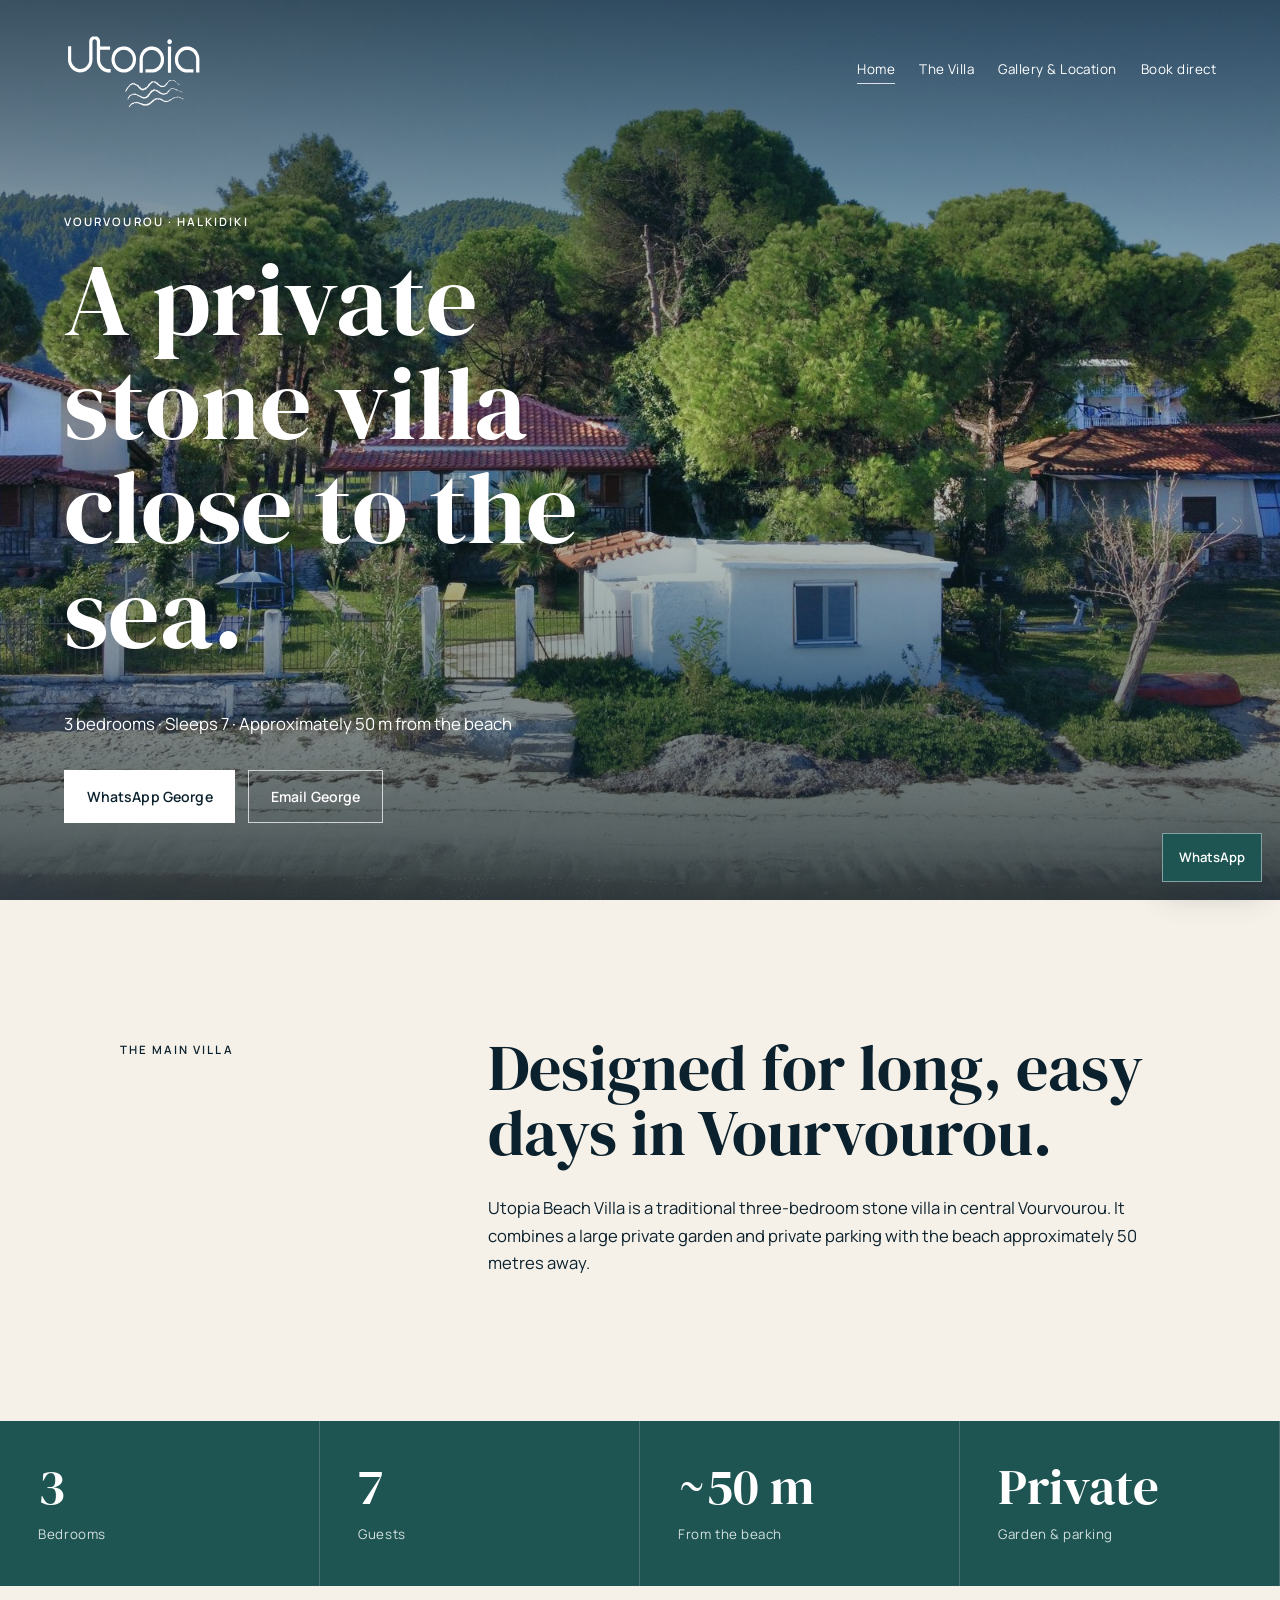
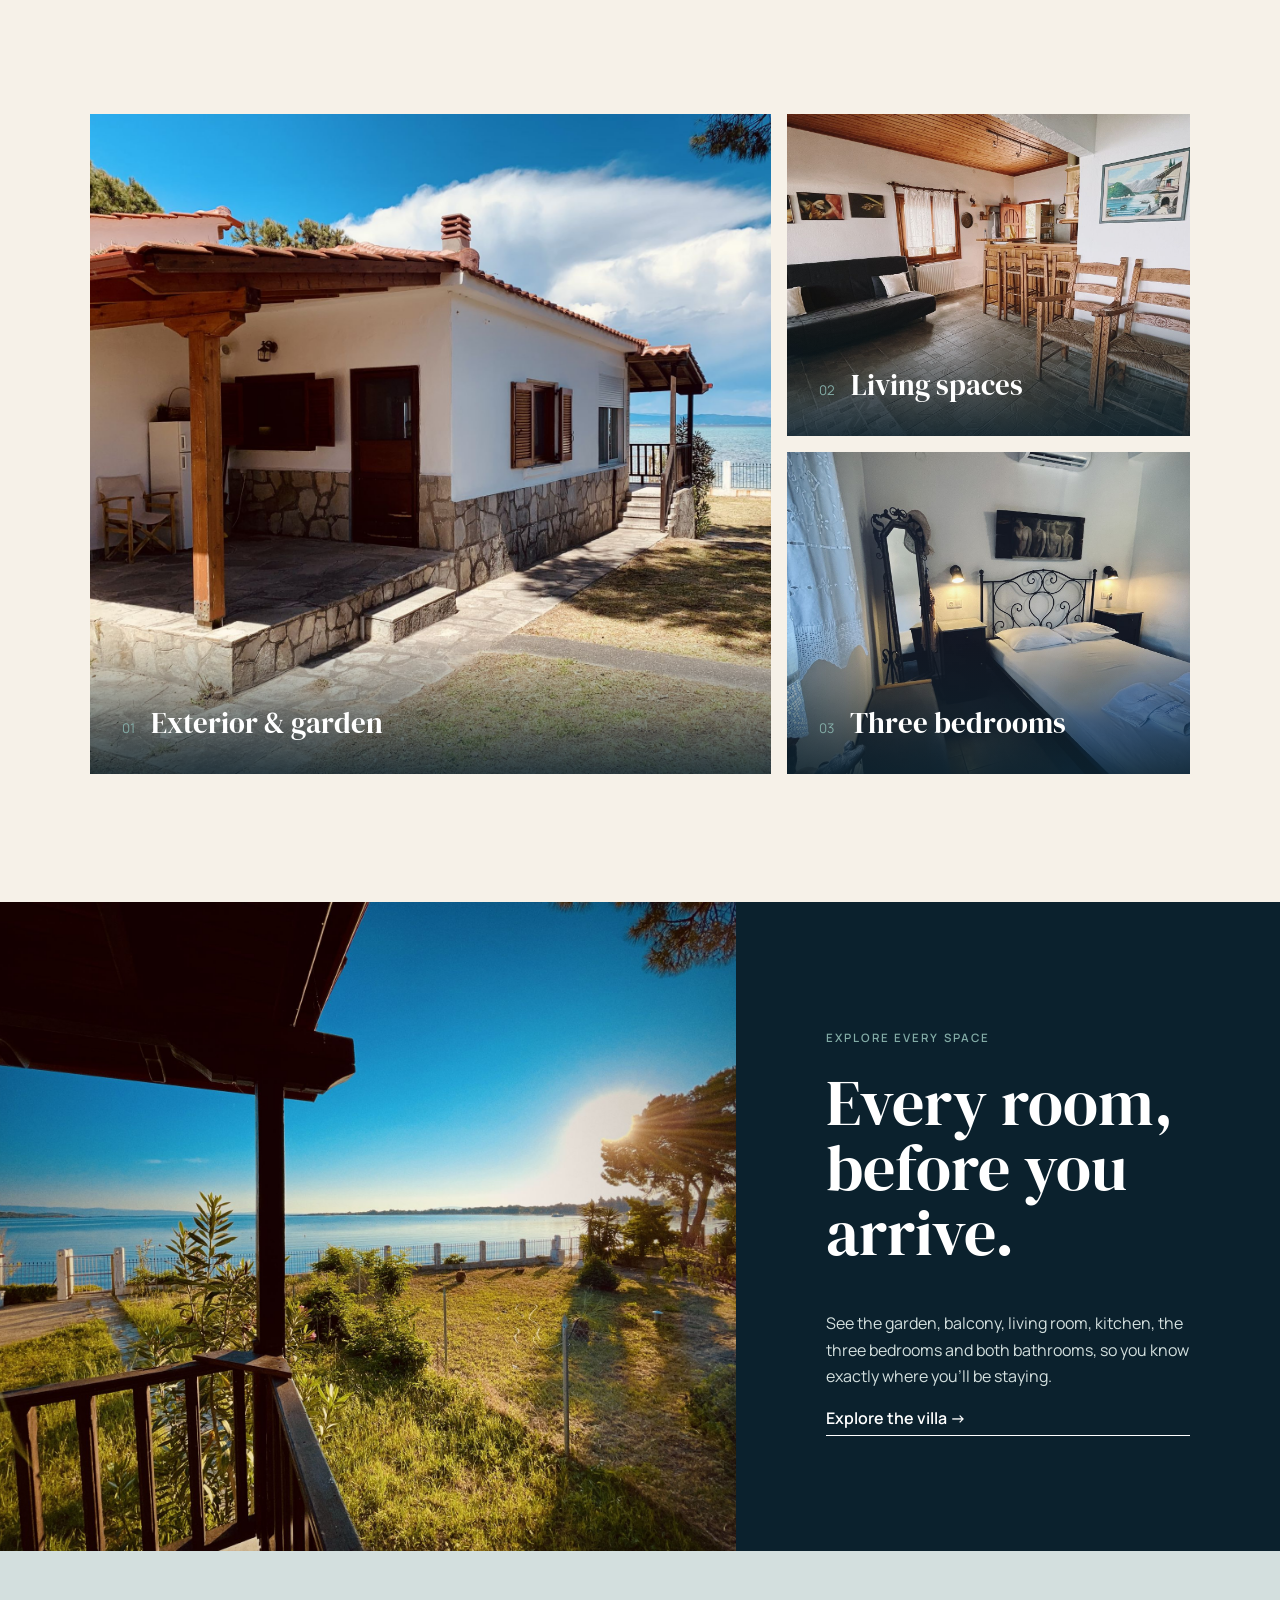
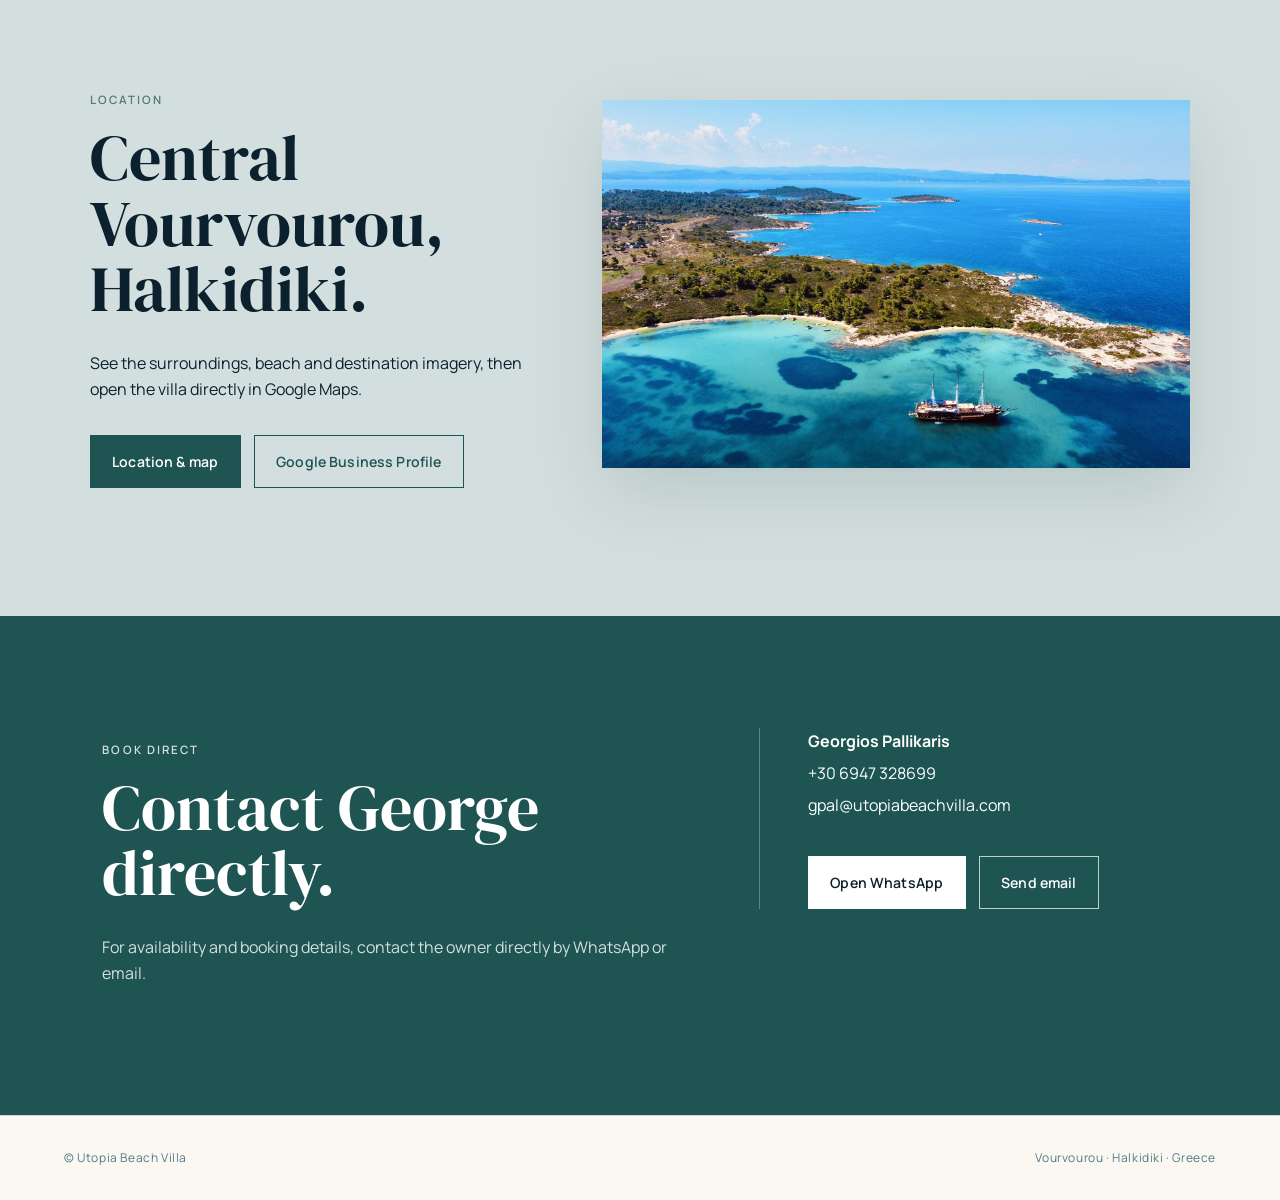
==== commit 51bd019d: "fix(site): replace closed-window living room photo Co-Authored-By: Claude Opus 5.5 <noreply@anthropi" ====
--- a/index.html
+++ b/index.html
@@ -40,7 +40,7 @@
 
     <section class="feature-grid section-pad">
       <a class="feature-card feature-wide" href="villa.html#outside"><img src="assets/photos/4c919894f8724253b3b76cc4ae6d5e7a.jpg" alt="Utopia Beach Villa exterior" loading="lazy"><span class="feature-label"><small>01</small><strong>Exterior & garden</strong></span></a>
-      <a class="feature-card" href="villa.html#living"><img src="assets/photos/746f6b86492b4f548f363c005c99a67d.jpg" alt="Living room at Utopia Beach Villa" loading="lazy"><span class="feature-label"><small>02</small><strong>Living spaces</strong></span></a>
+      <a class="feature-card" href="villa.html#living"><img src="assets/photos/e9330a5f4e204110915667ad28a03e4f.jpg" alt="Living room at Utopia Beach Villa" loading="lazy"><span class="feature-label"><small>02</small><strong>Living spaces</strong></span></a>
       <a class="feature-card" href="villa.html#bedrooms"><img src="assets/photos/7b0d7996a5c14755bd9cb03ed00c7b7d.jpg" alt="Bedroom at Utopia Beach Villa" loading="lazy"><span class="feature-label"><small>03</small><strong>Three bedrooms</strong></span></a>
     </section>
 
